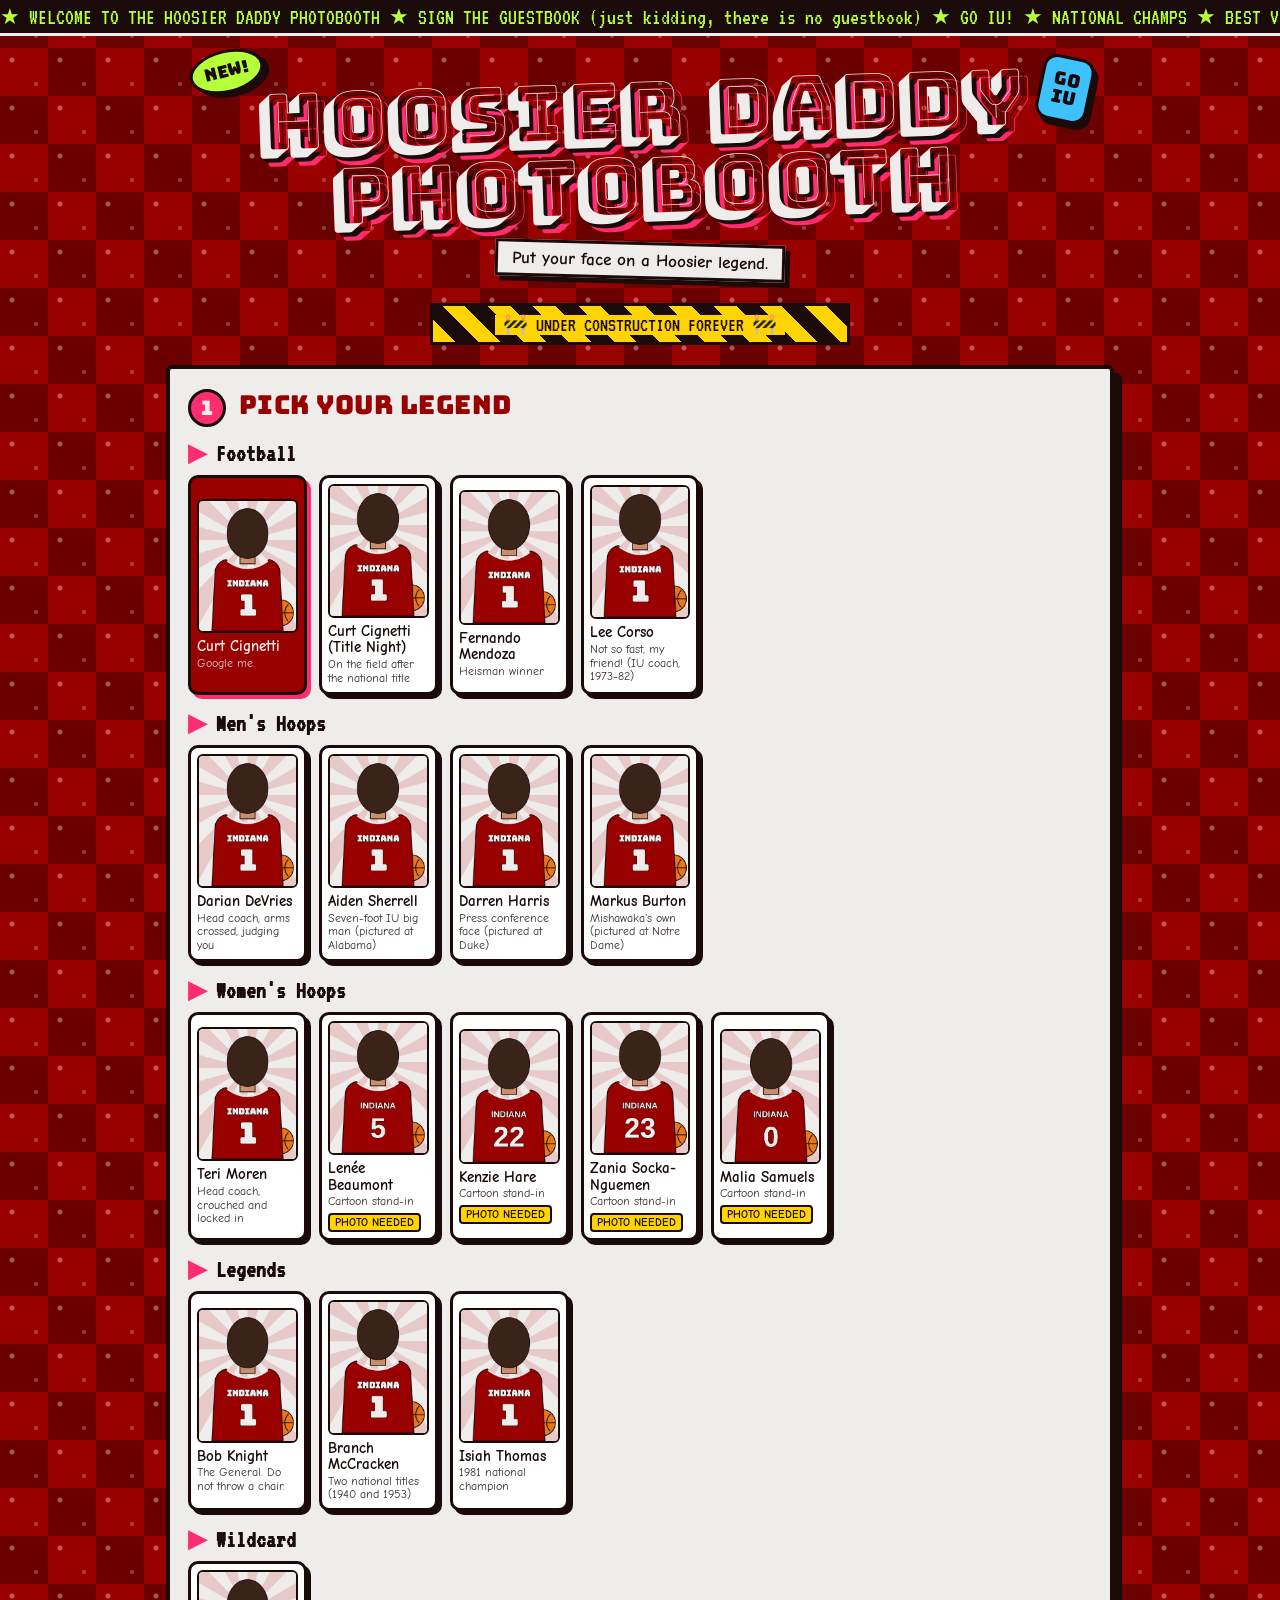
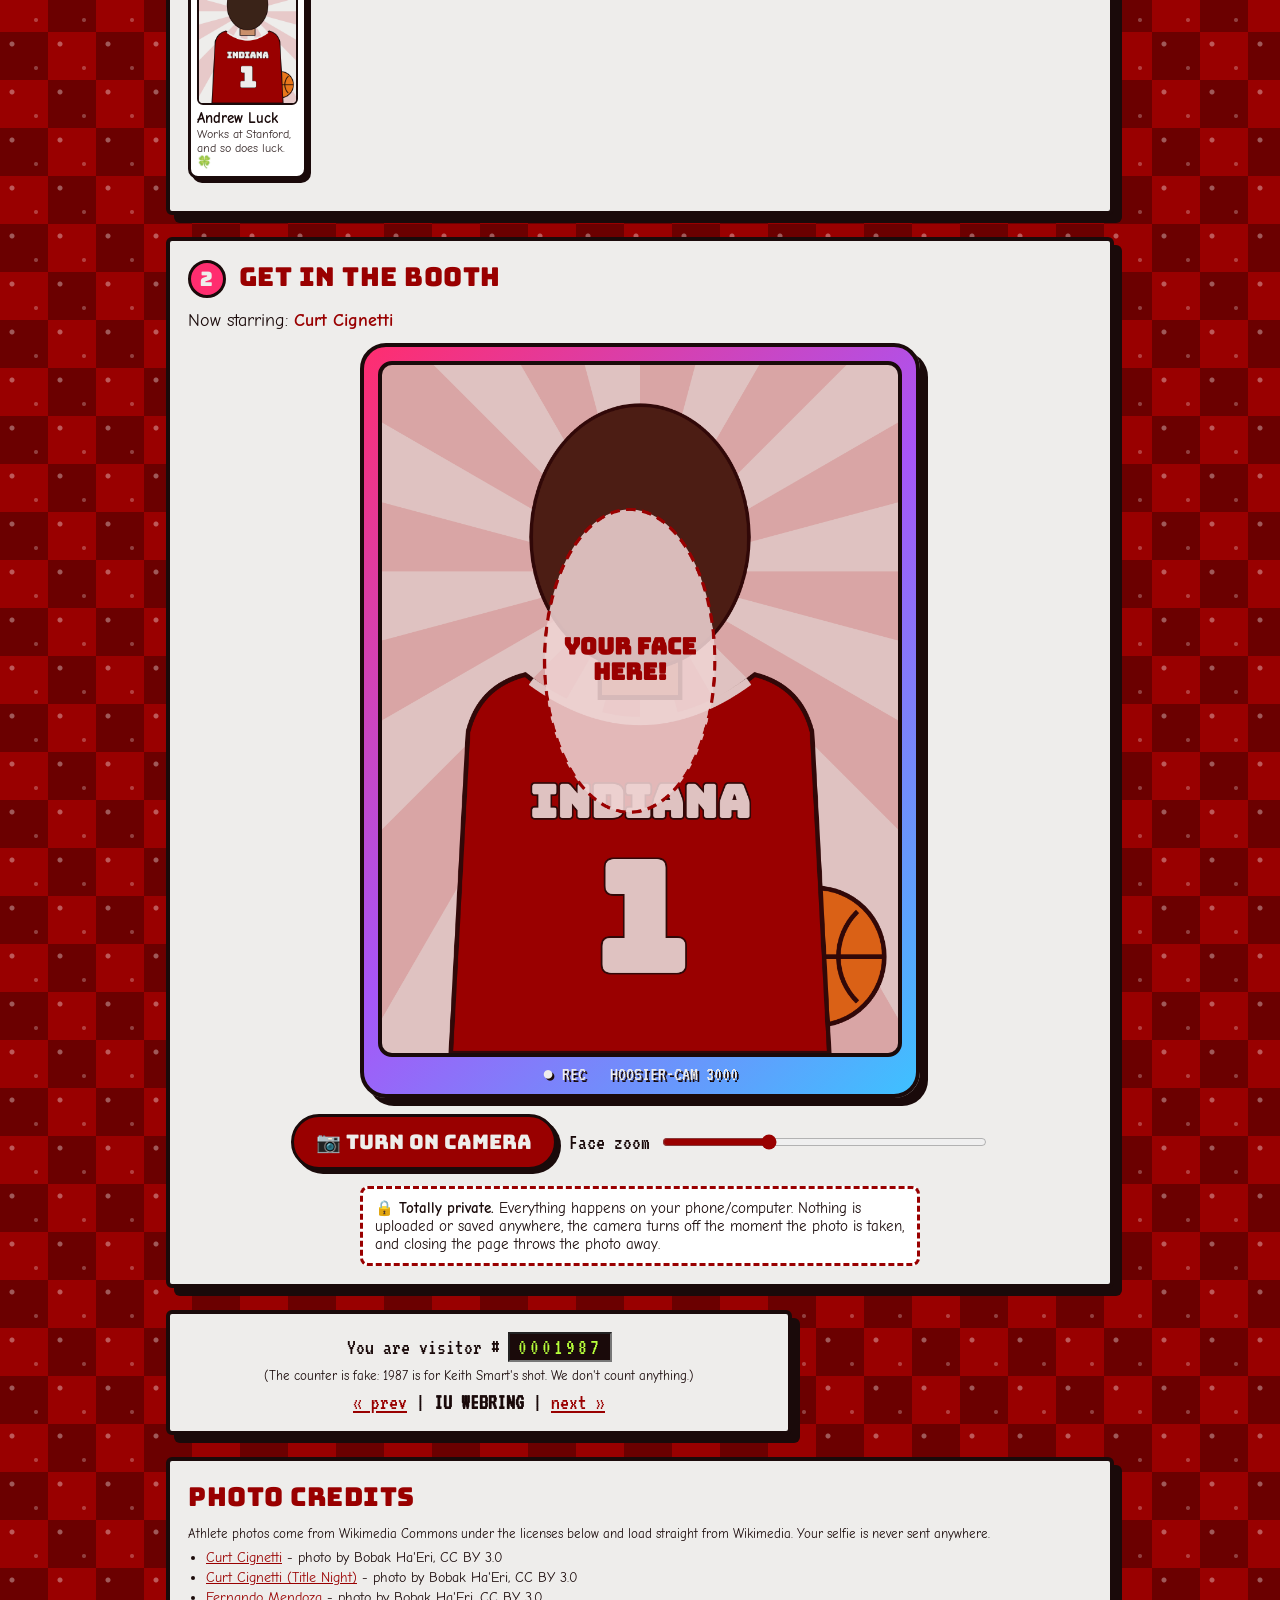
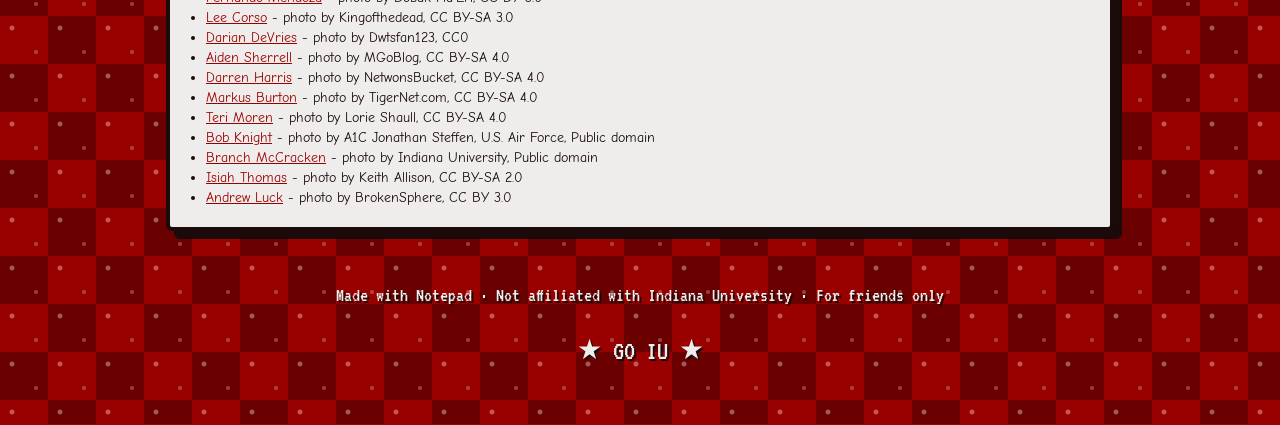
==== index.html @ 24416d55 "Add Hoosier Daddy photobooth site Retro crimson-and-cream camera photobooth: pick an IU athlete or c" ====
<!DOCTYPE html>
<html lang="en">
<head>
  <meta charset="utf-8">
  <meta name="viewport" content="width=device-width, initial-scale=1">
  <title>Hoosier Daddy Photobooth</title>
  <meta name="description" content="Put your face on an Indiana Hoosiers legend. Nothing is uploaded or saved.">
  <link rel="preconnect" href="https://fonts.googleapis.com">
  <link rel="preconnect" href="https://fonts.gstatic.com" crossorigin>
  <link href="https://fonts.googleapis.com/css2?family=Bungee&family=Bungee+Shade&family=Comic+Neue:wght@400;700&family=VT323&display=swap" rel="stylesheet">
  <link rel="stylesheet" href="style.css">
  <link rel="icon" href="data:image/svg+xml,%3Csvg xmlns='http://www.w3.org/2000/svg' viewBox='0 0 100 100'%3E%3Crect width='100' height='100' fill='%23990000'/%3E%3Ctext x='50' y='72' font-size='64' text-anchor='middle' fill='%23EEEDEB' font-family='Arial Black'%3EIU%3C/text%3E%3C/svg%3E">
</head>
<body>
  <div class="marquee" aria-hidden="true">
    <div class="marquee-track">
      <span>★ WELCOME TO THE HOOSIER DADDY PHOTOBOOTH ★ SIGN THE GUESTBOOK (just kidding, there is no guestbook) ★ GO IU! ★ NATIONAL CHAMPS ★ BEST VIEWED AT 800x600 ★ </span>
      <span>★ WELCOME TO THE HOOSIER DADDY PHOTOBOOTH ★ SIGN THE GUESTBOOK (just kidding, there is no guestbook) ★ GO IU! ★ NATIONAL CHAMPS ★ BEST VIEWED AT 800x600 ★ </span>
    </div>
  </div>

  <header class="hero">
    <div class="sticker sticker-new">NEW!</div>
    <div class="sticker sticker-cool">GO<br>IU</div>
    <h1 id="site-title">HOOSIER DADDY PHOTOBOOTH</h1>
    <p id="site-tagline" class="tagline">Put your face on a Hoosier legend</p>
    <div class="construction" aria-hidden="true"><span>🚧 UNDER CONSTRUCTION FOREVER 🚧</span></div>
  </header>

  <main>
    <section class="panel" id="pick-panel">
      <h2><span class="step">1</span> Pick your legend</h2>
      <div id="shelves"></div>
    </section>

    <section class="panel booth-panel" id="booth-panel">
      <h2><span class="step">2</span> Get in the booth</h2>
      <p class="now-playing">Now starring: <b id="now-name">…</b></p>

      <div class="tv">
        <div class="tv-screen">
          <canvas id="stage" aria-label="Photobooth preview"></canvas>
          <div id="countdown" class="countdown" hidden></div>
          <div id="flash" class="flash"></div>
        </div>
        <div class="tv-label">● REC &nbsp; HOOSIER-CAM 3000</div>
      </div>

      <div class="controls" id="live-controls">
        <button id="camera-btn" class="btn btn-big">📷 TURN ON CAMERA</button>
        <button id="snap-btn" class="btn btn-big btn-hot" hidden>SNAP IT! (3-2-1)</button>
        <label class="zoom" id="zoom-wrap" hidden>
          Face zoom
          <input type="range" id="zoom" min="1" max="3.5" step="0.05">
        </label>
        <p class="privacy">🔒 <b>Totally private.</b> Everything happens on your phone/computer. Nothing is uploaded or saved anywhere, the camera turns off the moment the photo is taken, and closing the page throws the photo away.</p>
        <p id="camera-error" class="error" hidden></p>
      </div>

      <div class="result" id="result" hidden>
        <img id="result-img" alt="Your photobooth picture">
        <div class="controls">
          <a id="save-btn" class="btn btn-big" download>💾 SAVE</a>
          <button id="share-btn" class="btn btn-big btn-sky" hidden>📤 SHARE</button>
          <button id="retake-btn" class="btn btn-big btn-hot">🔁 RETAKE</button>
        </div>
        <p id="share-tip" class="tip">Tap Share to send it to your group chat, Instagram or AirDrop.</p>
      </div>
    </section>

    <section class="panel side-panel">
      <div class="counter" title="hit counter (vibes only)">
        <span class="counter-label">You are visitor #</span>
        <span class="counter-digits">0001987</span>
      </div>
      <p class="small">(The counter is fake: 1987 is for Keith Smart's shot. We don't count anything.)</p>
      <div class="webring">
        <a href="#pick-panel">« prev</a> | <b>IU WEBRING</b> | <a href="#booth-panel">next »</a>
      </div>
    </section>

    <section class="panel credits" id="credits">
      <h2>Photo credits</h2>
      <p class="small">Athlete photos come from Wikimedia Commons under the licenses below and load straight from Wikimedia. Your selfie is never sent anywhere.</p>
      <ul id="credit-list"></ul>
    </section>
  </main>

  <footer>
    <p>Made with Notepad · Not affiliated with Indiana University · For friends only</p>
    <p class="blink">★ GO IU ★</p>
  </footer>

  <script src="settings.js"></script>
  <script src="photobooth.js"></script>
</body>
</html>
---- style.css ----
:root {
  --crimson: #990000;
  --crimson-dark: #6b0000;
  --cream: #EEEDEB;
  --cream-dark: #DCD5C4;
  --ink: #1a0a0a;
  --hot: #ff2d6f;
  --sky: #3ec1ff;
  --lime: #b6ff3b;
  --shadow: 5px 5px 0 var(--ink);
}

* { box-sizing: border-box; }

html { -webkit-text-size-adjust: 100%; }

body {
  margin: 0;
  color: var(--ink);
  font-family: "Comic Neue", "Comic Sans MS", "Comic Sans", cursive;
  font-size: 17px;
  /* Angelfire-style tiled background: crimson/cream checker with stars */
  background-color: var(--crimson);
  background-image:
    radial-gradient(circle at 25% 25%, rgba(255,255,255,.35) 0 2px, transparent 3px),
    radial-gradient(circle at 75% 75%, rgba(255,255,255,.25) 0 1.5px, transparent 2.5px),
    conic-gradient(var(--crimson) 25%, var(--crimson-dark) 0 50%, var(--crimson) 0 75%, var(--crimson-dark) 0);
  background-size: 48px 48px, 48px 48px, 96px 96px;
  overflow-x: hidden;
}

/* ---------- marquee ---------- */
.marquee {
  background: var(--ink);
  color: var(--lime);
  font-family: "VT323", monospace;
  font-size: 22px;
  overflow: hidden;
  white-space: nowrap;
  border-bottom: 3px solid var(--cream);
}
.marquee-track { display: inline-flex; animation: scroll 28s linear infinite; }
.marquee-track span { padding: 4px 0; }
@keyframes scroll { to { transform: translateX(-50%); } }

/* ---------- header ---------- */
.hero {
  position: relative;
  text-align: center;
  padding: 36px 16px 20px;
  max-width: 980px;
  margin: 0 auto;
}
.hero h1 {
  font-family: "Bungee Shade", "Bungee", Impact, sans-serif;
  font-weight: 400;
  font-size: clamp(34px, 8vw, 76px);
  line-height: 1;
  margin: 0;
  color: var(--cream);
  text-shadow: 4px 4px 0 var(--ink), 8px 8px 0 var(--hot);
  transform: rotate(-2deg);
}
.tagline {
  display: inline-block;
  margin: 18px 0 8px;
  padding: 6px 14px;
  background: var(--cream);
  border: 3px solid var(--ink);
  box-shadow: var(--shadow);
  font-weight: 700;
  transform: rotate(1.5deg);
}
.construction {
  margin: 16px auto 0;
  max-width: 420px;
  padding: 6px;
  font-family: "VT323", monospace;
  font-size: 20px;
  background: repeating-linear-gradient(45deg, #ffd400 0 16px, var(--ink) 16px 32px);
  border: 3px solid var(--ink);
}
.construction span { background: #ffd400; padding: 0 8px; }

.sticker {
  position: absolute;
  font-family: "Bungee", Impact, sans-serif;
  border: 3px solid var(--ink);
  box-shadow: var(--shadow);
  text-align: center;
  line-height: 1;
  z-index: 2;
}
.sticker-new {
  top: 14px; left: 4%;
  background: var(--lime);
  padding: 10px 12px;
  border-radius: 50%;
  transform: rotate(-14deg);
  animation: wobble 1.2s ease-in-out infinite;
}
.sticker-cool {
  top: 20px; right: 4%;
  background: var(--sky);
  padding: 12px 10px;
  border-radius: 14px;
  transform: rotate(12deg);
  font-size: 18px;
}
@keyframes wobble { 50% { transform: rotate(-4deg) scale(1.1); } }

/* ---------- layout ---------- */
main {
  max-width: 980px;
  margin: 0 auto;
  padding: 0 16px 24px;
  display: grid;
  gap: 22px;
}

.panel {
  background: var(--cream);
  border: 4px solid var(--ink);
  border-radius: 6px;
  box-shadow: 8px 8px 0 var(--ink);
  padding: 18px;
  min-width: 0;
}
.panel h2 {
  font-family: "Bungee", Impact, sans-serif;
  font-weight: 400;
  color: var(--crimson);
  margin: 0 0 12px;
  font-size: 26px;
  letter-spacing: .5px;
}
.step {
  display: inline-grid;
  place-items: center;
  width: 38px; height: 38px;
  background: var(--hot);
  color: var(--cream);
  border: 3px solid var(--ink);
  border-radius: 50%;
  margin-right: 6px;
  font-size: 20px;
  vertical-align: middle;
}

/* ---------- picker ---------- */
.shelf { margin-bottom: 14px; }
.shelf h3 {
  font-family: "VT323", monospace;
  font-size: 24px;
  margin: 8px 0;
  color: var(--ink);
}
.shelf h3::before { content: "▶ "; color: var(--hot); }
.cards {
  display: grid;
  grid-template-columns: repeat(auto-fill, minmax(118px, 1fr));
  gap: 12px;
}
.card {
  appearance: none;
  font: inherit;
  text-align: left;
  cursor: pointer;
  background: #fff;
  border: 3px solid var(--ink);
  border-radius: 10px;
  padding: 6px;
  box-shadow: 4px 4px 0 var(--ink);
  transition: transform .1s;
  color: var(--ink);
}
.card:hover { transform: translate(-2px, -2px) rotate(-1deg); }
.card:focus-visible { outline: 4px dashed var(--sky); outline-offset: 2px; }
.card[aria-pressed="true"] {
  background: var(--crimson);
  color: var(--cream);
  box-shadow: 4px 4px 0 var(--hot);
}
.card .thumb {
  width: 100%;
  aspect-ratio: 3 / 4;
  object-fit: cover;
  display: block;
  border: 2px solid var(--ink);
  border-radius: 6px;
  background: var(--cream-dark);
}
.card .card-name { display: block; font-weight: 700; font-size: 15px; margin-top: 5px; line-height: 1.1; }
.card .card-cap { display: block; font-size: 12px; line-height: 1.15; margin-top: 2px; opacity: .85; }
.card .needs {
  display: inline-block;
  background: #ffd400;
  color: var(--ink);
  font-size: 11px;
  font-weight: 700;
  padding: 1px 5px;
  border: 2px solid var(--ink);
  border-radius: 4px;
  margin-top: 4px;
}

/* ---------- booth ---------- */
.now-playing { margin: 0 0 12px; font-size: 18px; }
.now-playing b { color: var(--crimson); }

.tv {
  max-width: 560px;
  margin: 0 auto;
  padding: 14px 14px 8px;
  background: linear-gradient(135deg, var(--hot), #a855f7 50%, var(--sky));
  border: 4px solid var(--ink);
  border-radius: 26px;
  box-shadow: 8px 8px 0 var(--ink);
}
.tv-screen {
  position: relative;
  border: 4px solid var(--ink);
  border-radius: 14px;
  overflow: hidden;
  background: var(--ink);
  line-height: 0;
}
#stage { width: 100%; height: auto; display: block; }
.tv-label {
  font-family: "VT323", monospace;
  font-size: 20px;
  color: var(--cream);
  text-shadow: 2px 2px 0 var(--ink);
  padding-top: 6px;
  text-align: center;
}

.countdown {
  position: absolute;
  inset: 0;
  display: grid;
  place-items: center;
  font-family: "Bungee", Impact, sans-serif;
  font-size: clamp(90px, 30vw, 220px);
  line-height: 1;
  color: var(--cream);
  -webkit-text-stroke: 6px var(--ink);
  text-shadow: 8px 8px 0 var(--hot);
  background: rgba(153, 0, 0, .18);
  pointer-events: none;
}
.countdown.pop span { animation: pop .9s ease-out both; }
@keyframes pop { 0% { transform: scale(2.2) rotate(-12deg); opacity: 0; } 25% { opacity: 1; } 100% { transform: scale(.9) rotate(4deg); } }
.flash {
  position: absolute; inset: 0;
  background: #fff;
  opacity: 0;
  pointer-events: none;
}
.flash.go { animation: flash .5s ease-out; }
@keyframes flash { 0% { opacity: 1; } 100% { opacity: 0; } }

.controls {
  display: flex;
  flex-wrap: wrap;
  justify-content: center;
  align-items: center;
  gap: 12px;
  margin-top: 16px;
}
.btn {
  appearance: none;
  font-family: "Bungee", Impact, sans-serif;
  font-size: 18px;
  text-decoration: none;
  cursor: pointer;
  color: var(--cream);
  background: var(--crimson);
  border: 3px solid var(--ink);
  border-radius: 999px;
  padding: 12px 22px;
  box-shadow: 4px 4px 0 var(--ink);
  transition: transform .08s, box-shadow .08s;
}
.btn:hover { transform: translate(-1px, -1px); box-shadow: 5px 5px 0 var(--ink); }
.btn:active { transform: translate(3px, 3px); box-shadow: 1px 1px 0 var(--ink); }
.btn:disabled { opacity: .55; cursor: wait; }
.btn:focus-visible { outline: 4px dashed var(--sky); outline-offset: 3px; }
.btn-hot { background: var(--hot); }
.btn-sky { background: var(--sky); color: var(--ink); }
.btn-big { font-size: 20px; }

.zoom {
  display: flex;
  align-items: center;
  gap: 10px;
  font-family: "VT323", monospace;
  font-size: 22px;
  width: 100%;
  max-width: 420px;
  justify-content: center;
}
.zoom input { flex: 1; accent-color: var(--crimson); }

.privacy {
  flex-basis: 100%;
  max-width: 560px;
  margin: 4px auto 0;
  padding: 10px 12px;
  background: #fff;
  border: 3px dashed var(--crimson);
  border-radius: 8px;
  font-size: 15px;
}
.error {
  flex-basis: 100%;
  max-width: 560px;
  margin: 0 auto;
  padding: 10px 12px;
  background: #ffe0e0;
  border: 3px solid var(--crimson);
  border-radius: 8px;
  font-weight: 700;
}

.result { text-align: center; }
.result img {
  max-width: min(560px, 100%);
  width: 100%;
  border: 4px solid var(--ink);
  border-radius: 8px;
  box-shadow: 8px 8px 0 var(--hot);
  transform: rotate(-1deg);
  background: #fff;
}
.tip { font-size: 15px; margin: 12px 0 0; }

/* ---------- side bits ---------- */
.side-panel { text-align: center; }
.counter {
  display: inline-flex;
  align-items: center;
  gap: 8px;
  font-family: "VT323", monospace;
  font-size: 22px;
}
.counter-digits {
  background: var(--ink);
  color: var(--lime);
  padding: 2px 8px;
  letter-spacing: 3px;
  border: 2px inset #777;
}
.small { font-size: 13px; margin: 6px 0; }
.webring { font-family: "VT323", monospace; font-size: 22px; margin-top: 8px; }
.webring a { color: var(--crimson); }

.credits ul { padding-left: 18px; margin: 8px 0 0; font-size: 14px; }
.credits li { margin: 3px 0; }
.credits a { color: var(--crimson); }

footer {
  text-align: center;
  color: var(--cream);
  font-family: "VT323", monospace;
  font-size: 20px;
  padding: 10px 16px 30px;
  text-shadow: 2px 2px 0 var(--ink);
}
.blink { animation: blink 1s steps(2, start) infinite; font-size: 28px; }
@keyframes blink { to { visibility: hidden; } }

@media (min-width: 900px) {
  main { grid-template-columns: 1fr 300px; }
  #pick-panel, #booth-panel, .credits { grid-column: 1 / -1; }
}

@media (max-width: 600px) {
  .sticker-cool { display: none; }
  .sticker-new { top: 6px; left: 8px; font-size: 13px; }
  .hero { padding-top: 40px; }
  .panel { padding: 14px; }
  .btn-big { font-size: 17px; padding: 11px 18px; }
}

@media (prefers-reduced-motion: reduce) {
  .marquee-track, .sticker-new, .blink, .countdown.pop span { animation: none; }
}
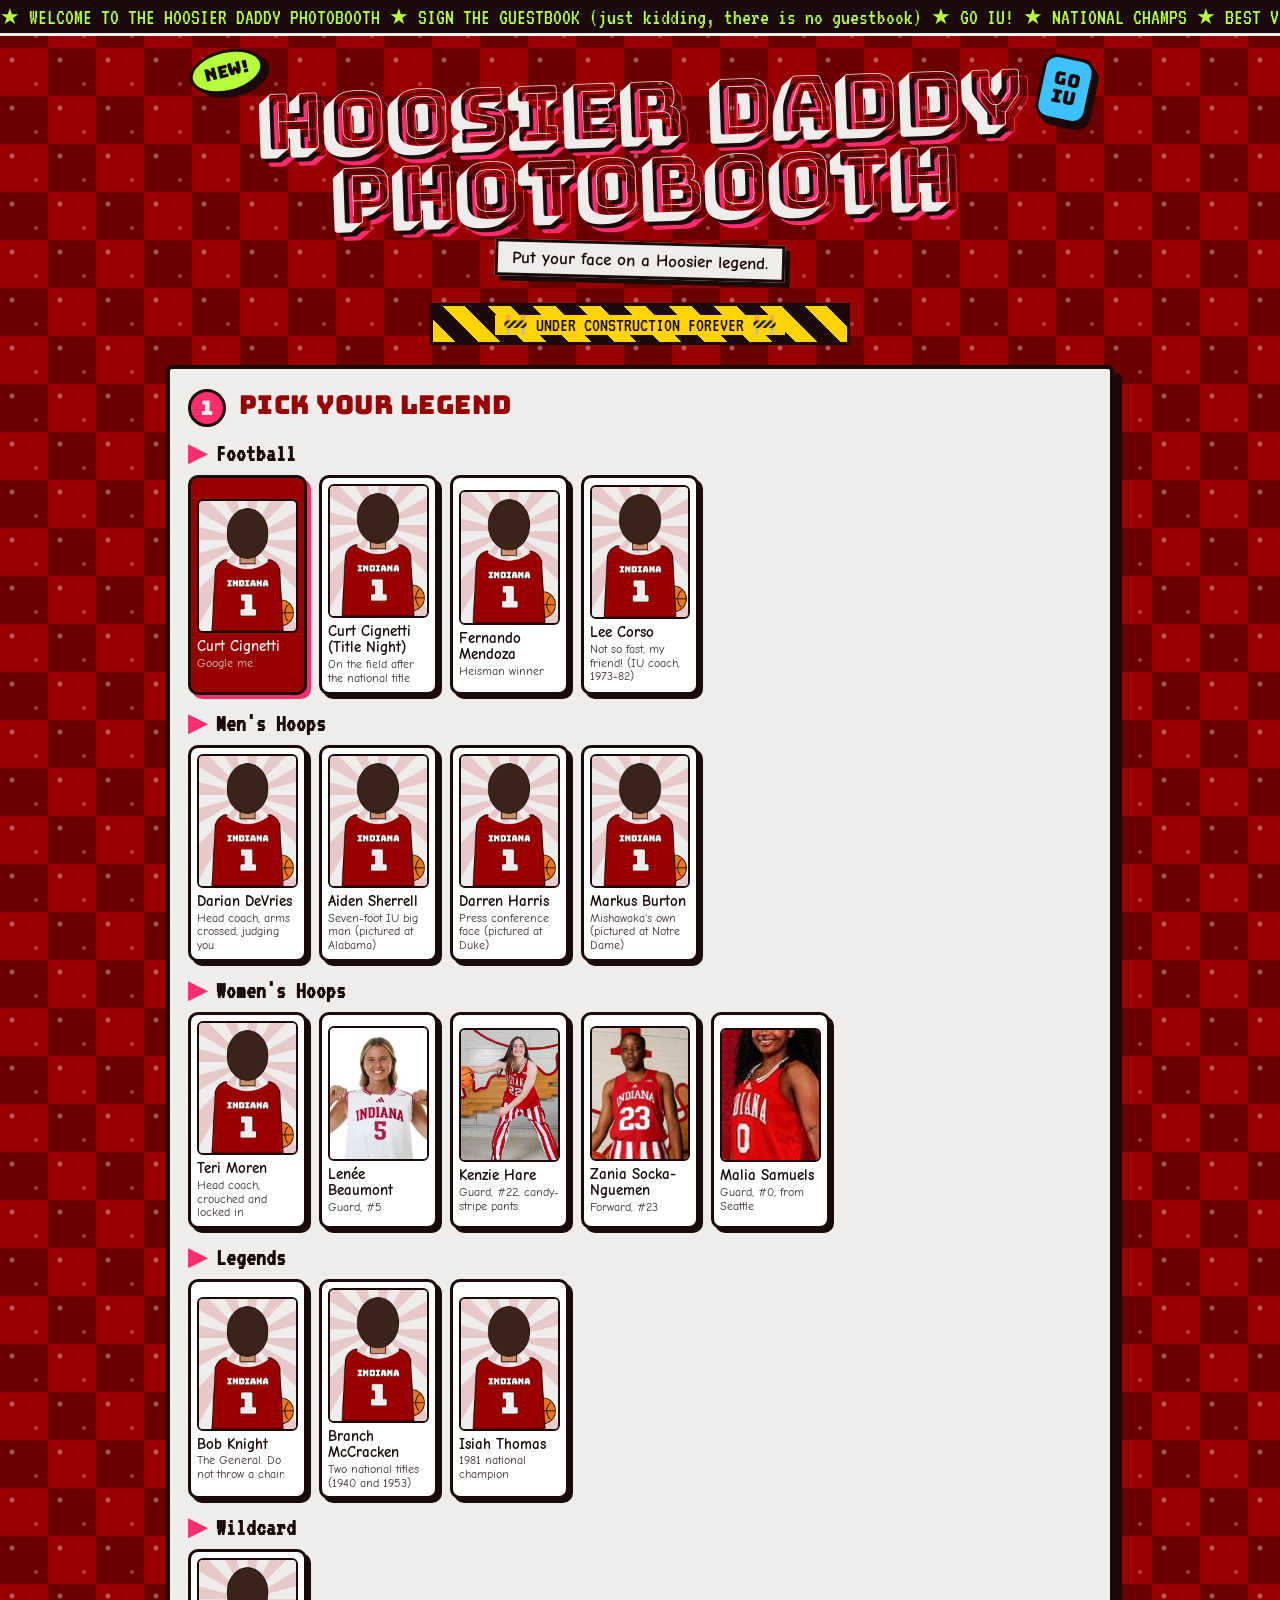
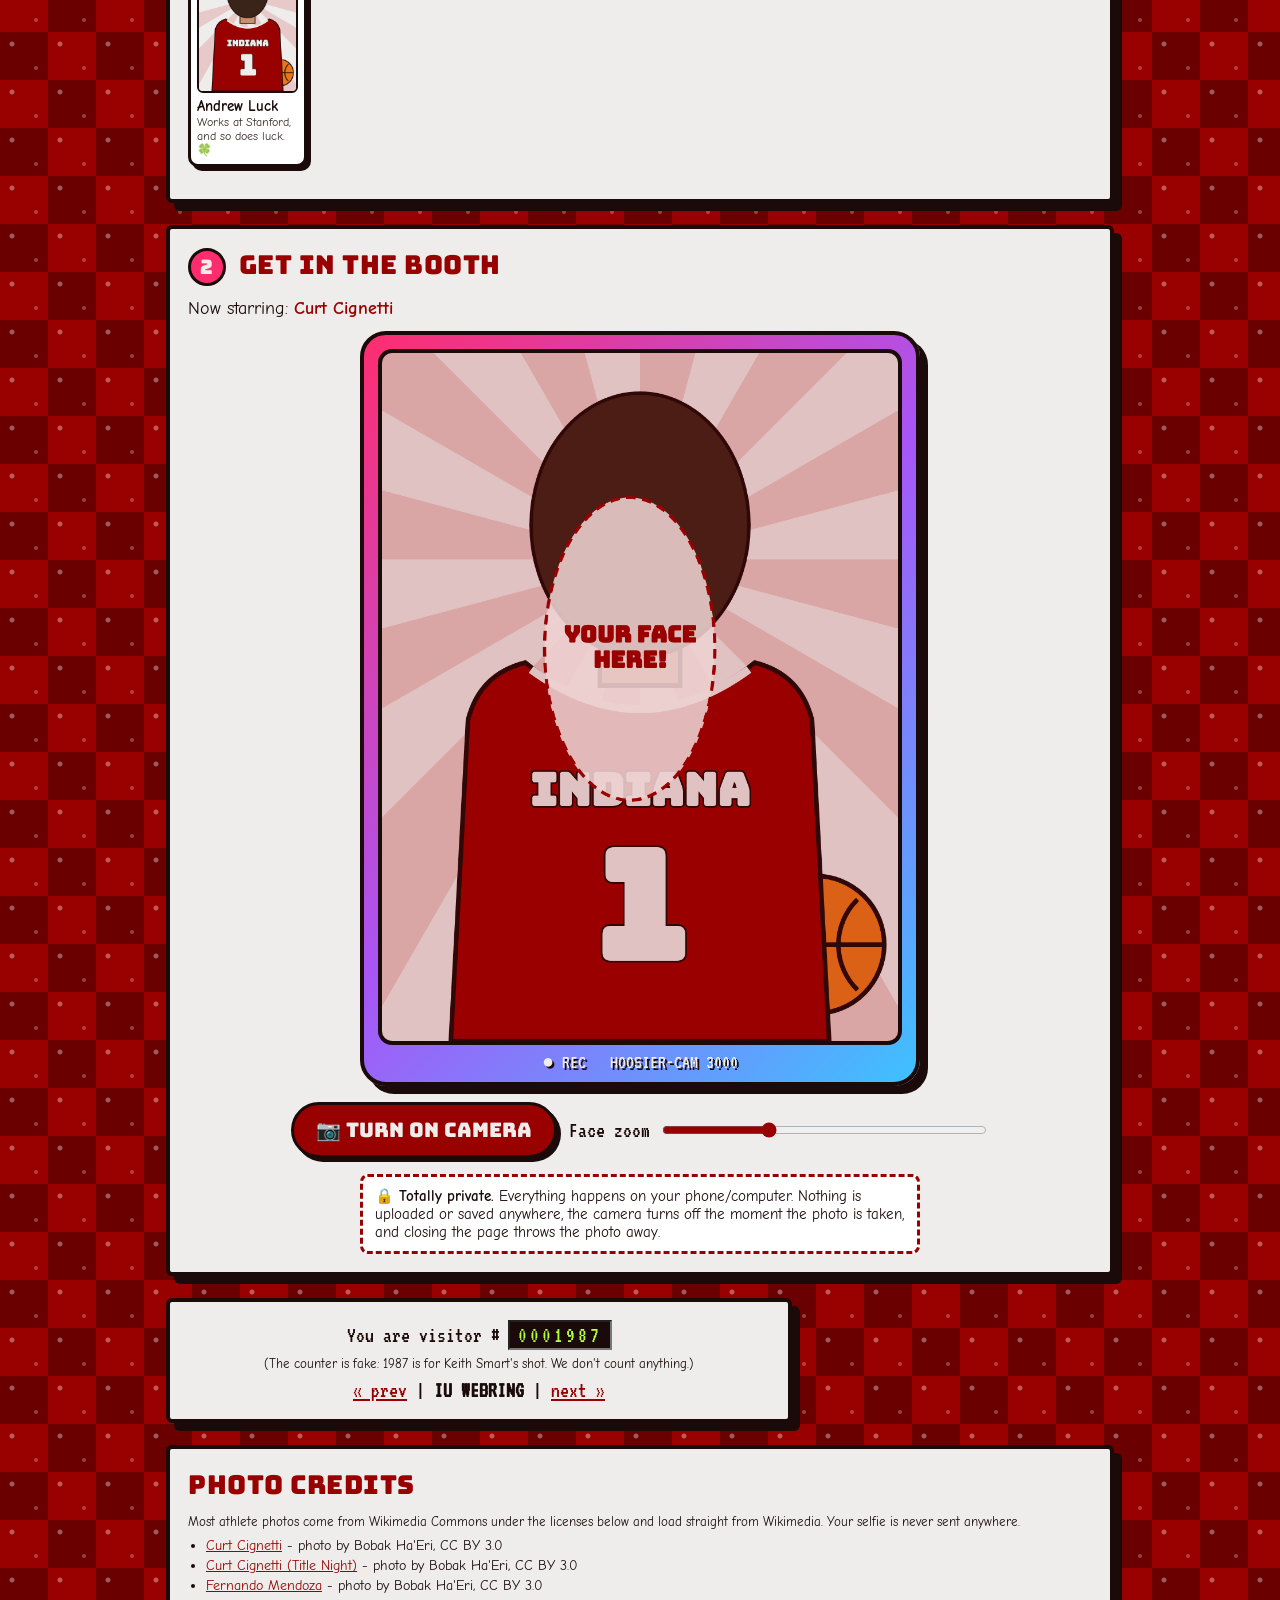
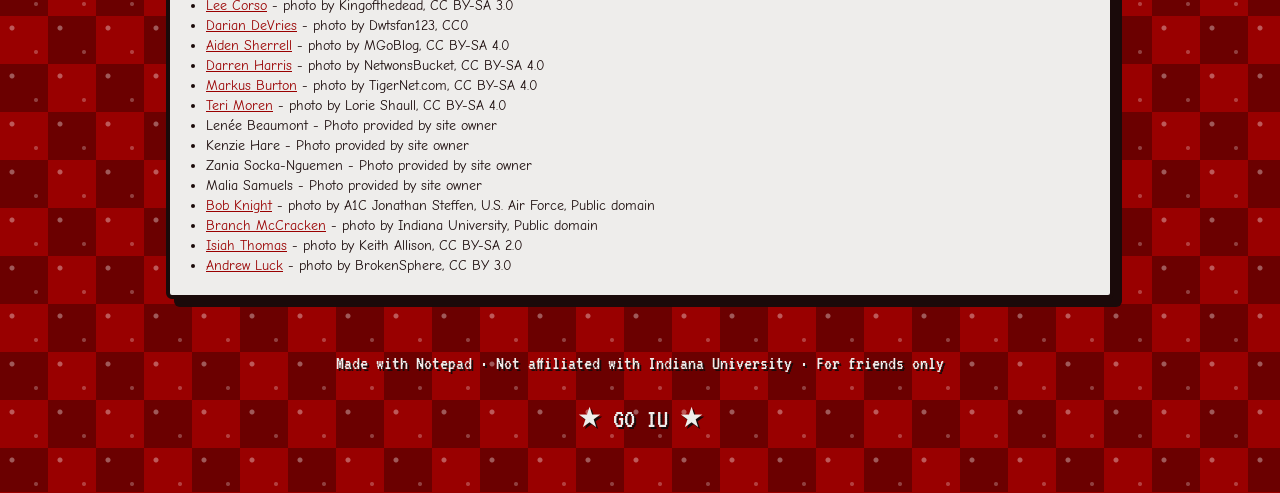
==== commit 9f28cf78: "Add photos for the four women's basketball players Replace the cartoon stand-ins for Lenée Beaumont," ====
--- a/index.html
+++ b/index.html
@@ -81,7 +81,7 @@
 
     <section class="panel credits" id="credits">
       <h2>Photo credits</h2>
-      <p class="small">Athlete photos come from Wikimedia Commons under the licenses below and load straight from Wikimedia. Your selfie is never sent anywhere.</p>
+      <p class="small">Most athlete photos come from Wikimedia Commons under the licenses below and load straight from Wikimedia. Your selfie is never sent anywhere.</p>
       <ul id="credit-list"></ul>
     </section>
   </main>
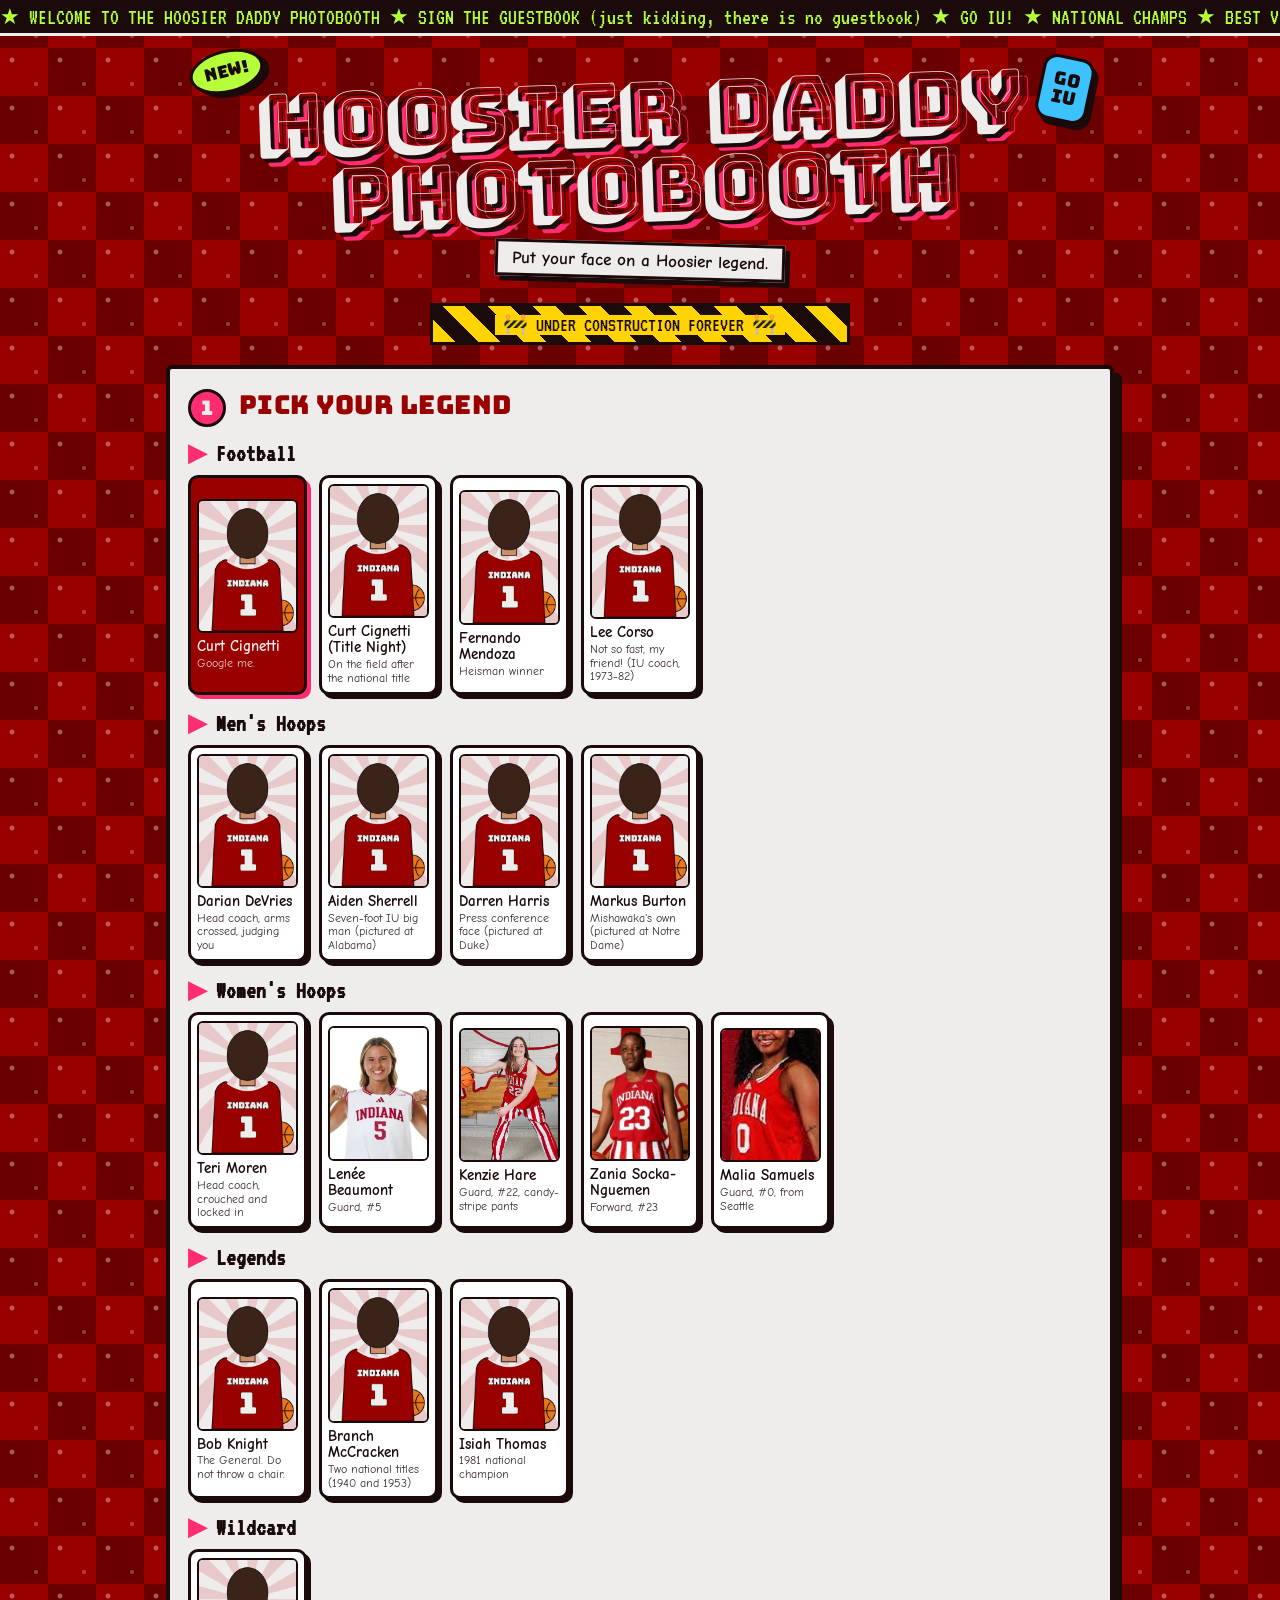
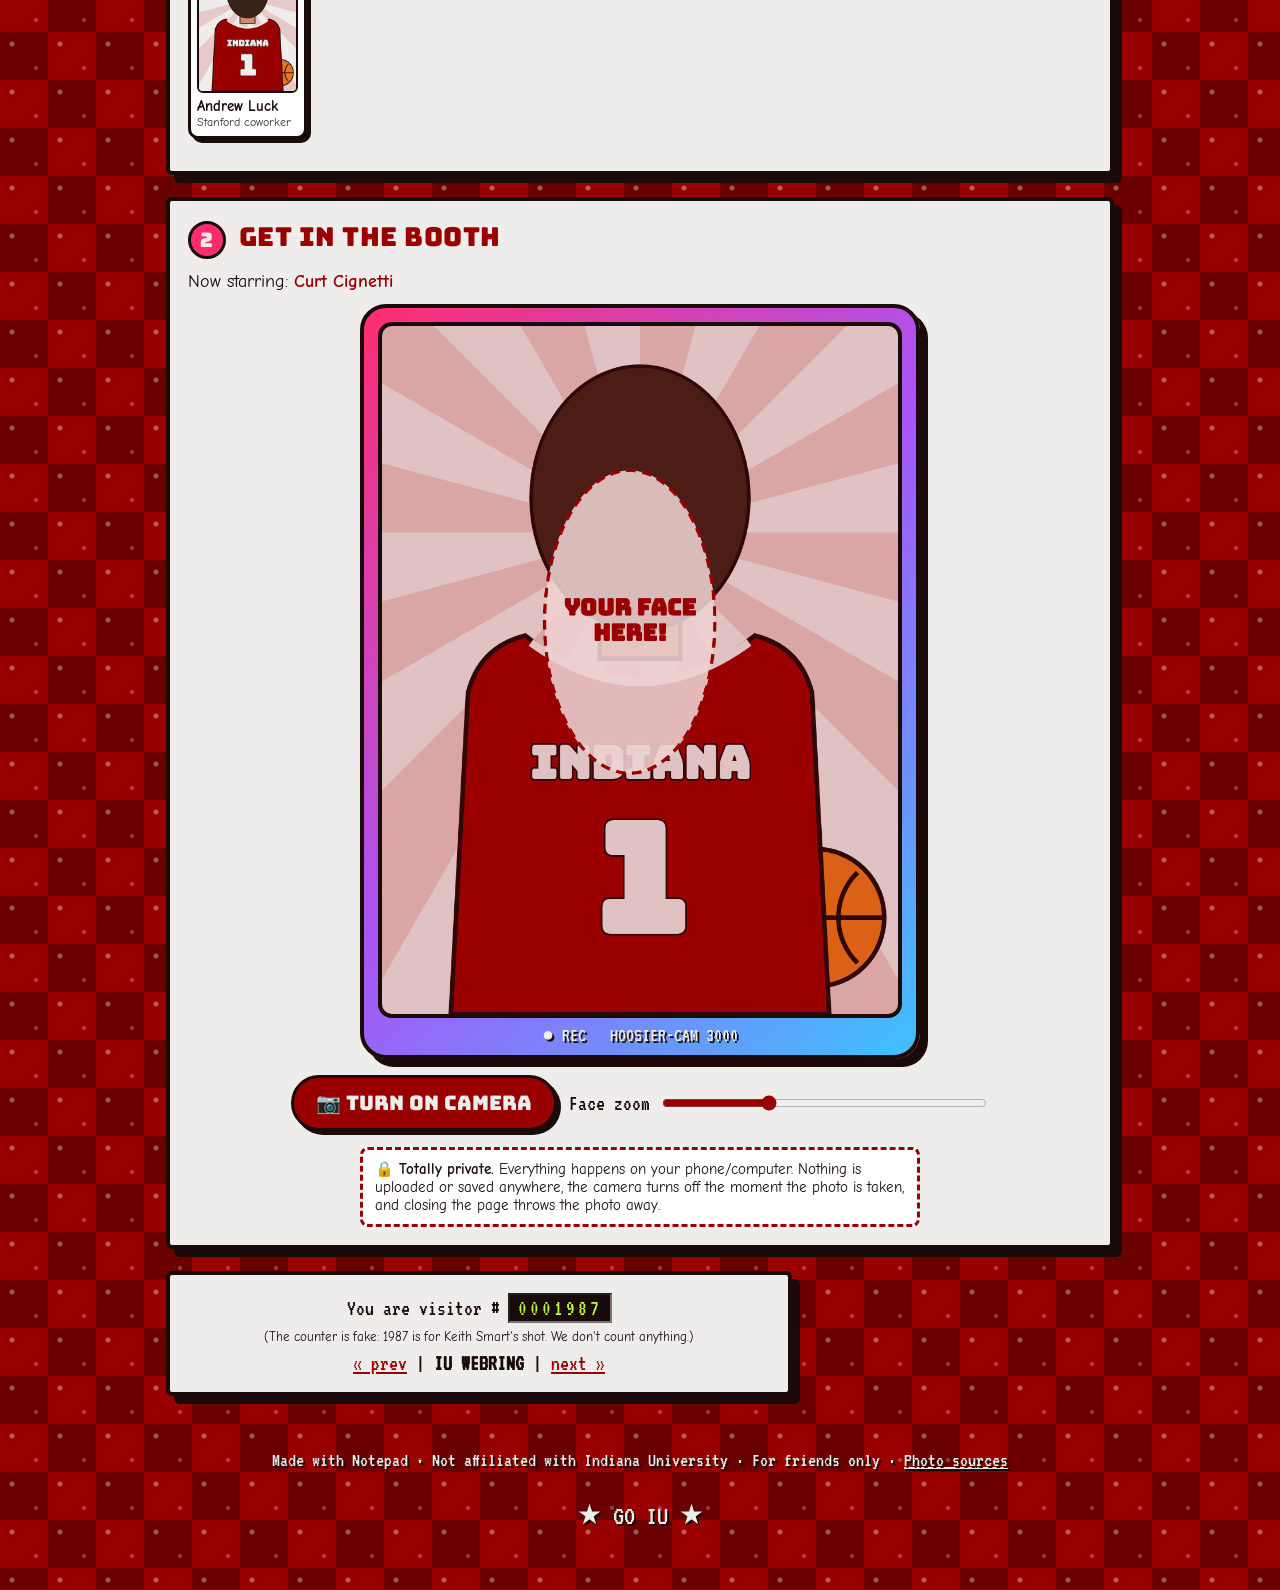
==== commit 3c813106: "Remove photo credits from the page and photos Drop the credits box and the credit printed on each ph" ====
--- a/index.html
+++ b/index.html
@@ -79,15 +79,10 @@
       </div>
     </section>
 
-    <section class="panel credits" id="credits">
-      <h2>Photo credits</h2>
-      <p class="small">Most athlete photos come from Wikimedia Commons under the licenses below and load straight from Wikimedia. Your selfie is never sent anywhere.</p>
-      <ul id="credit-list"></ul>
-    </section>
   </main>
 
   <footer>
-    <p>Made with Notepad · Not affiliated with Indiana University · For friends only</p>
+    <p>Made with Notepad · Not affiliated with Indiana University · For friends only · <a href="https://github.com/hoosierdaddybg/photobooth/blob/main/CREDITS.md">Photo sources</a></p>
     <p class="blink">★ GO IU ★</p>
   </footer>
 
--- a/style.css
+++ b/style.css
@@ -355,9 +355,7 @@
 .webring { font-family: "VT323", monospace; font-size: 22px; margin-top: 8px; }
 .webring a { color: var(--crimson); }
 
-.credits ul { padding-left: 18px; margin: 8px 0 0; font-size: 14px; }
-.credits li { margin: 3px 0; }
-.credits a { color: var(--crimson); }
+footer a { color: var(--cream); }
 
 footer {
   text-align: center;
@@ -372,7 +370,7 @@
 
 @media (min-width: 900px) {
   main { grid-template-columns: 1fr 300px; }
-  #pick-panel, #booth-panel, .credits { grid-column: 1 / -1; }
+  #pick-panel, #booth-panel { grid-column: 1 / -1; }
 }
 
 @media (max-width: 600px) {
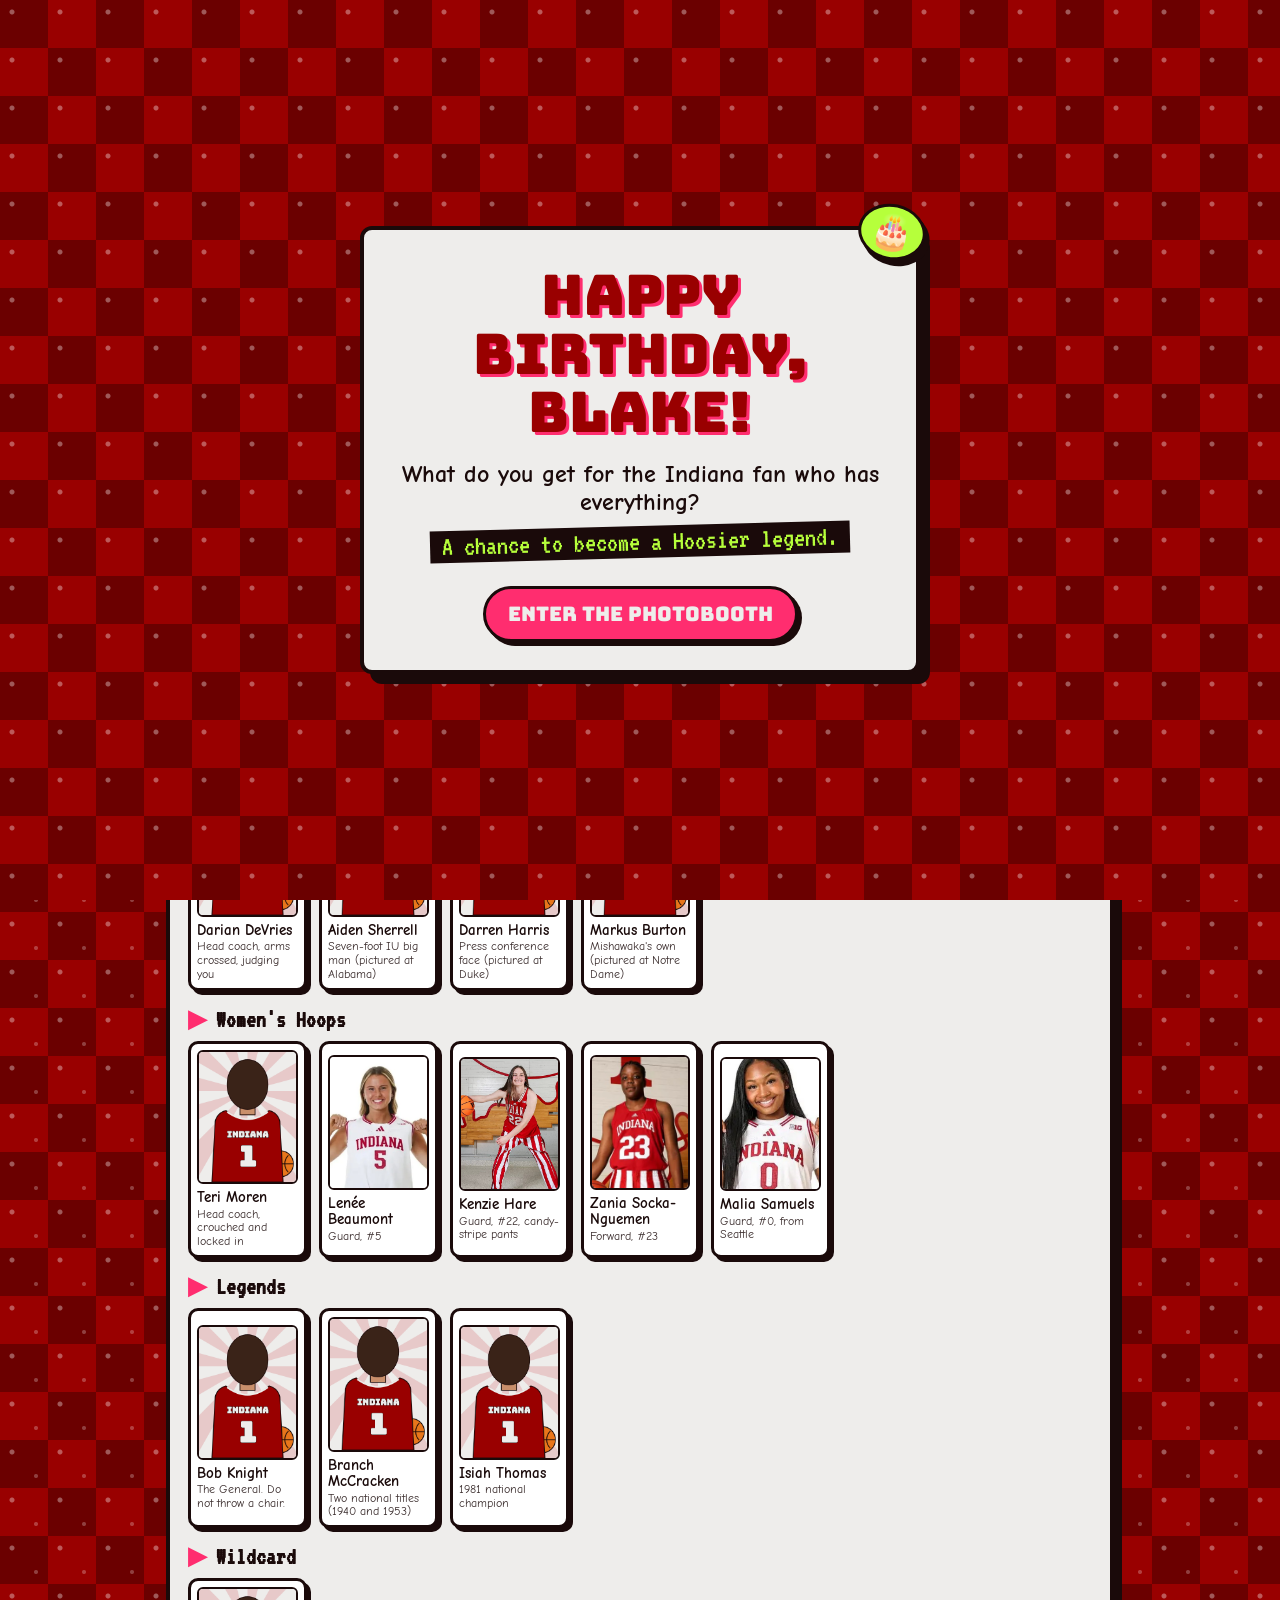
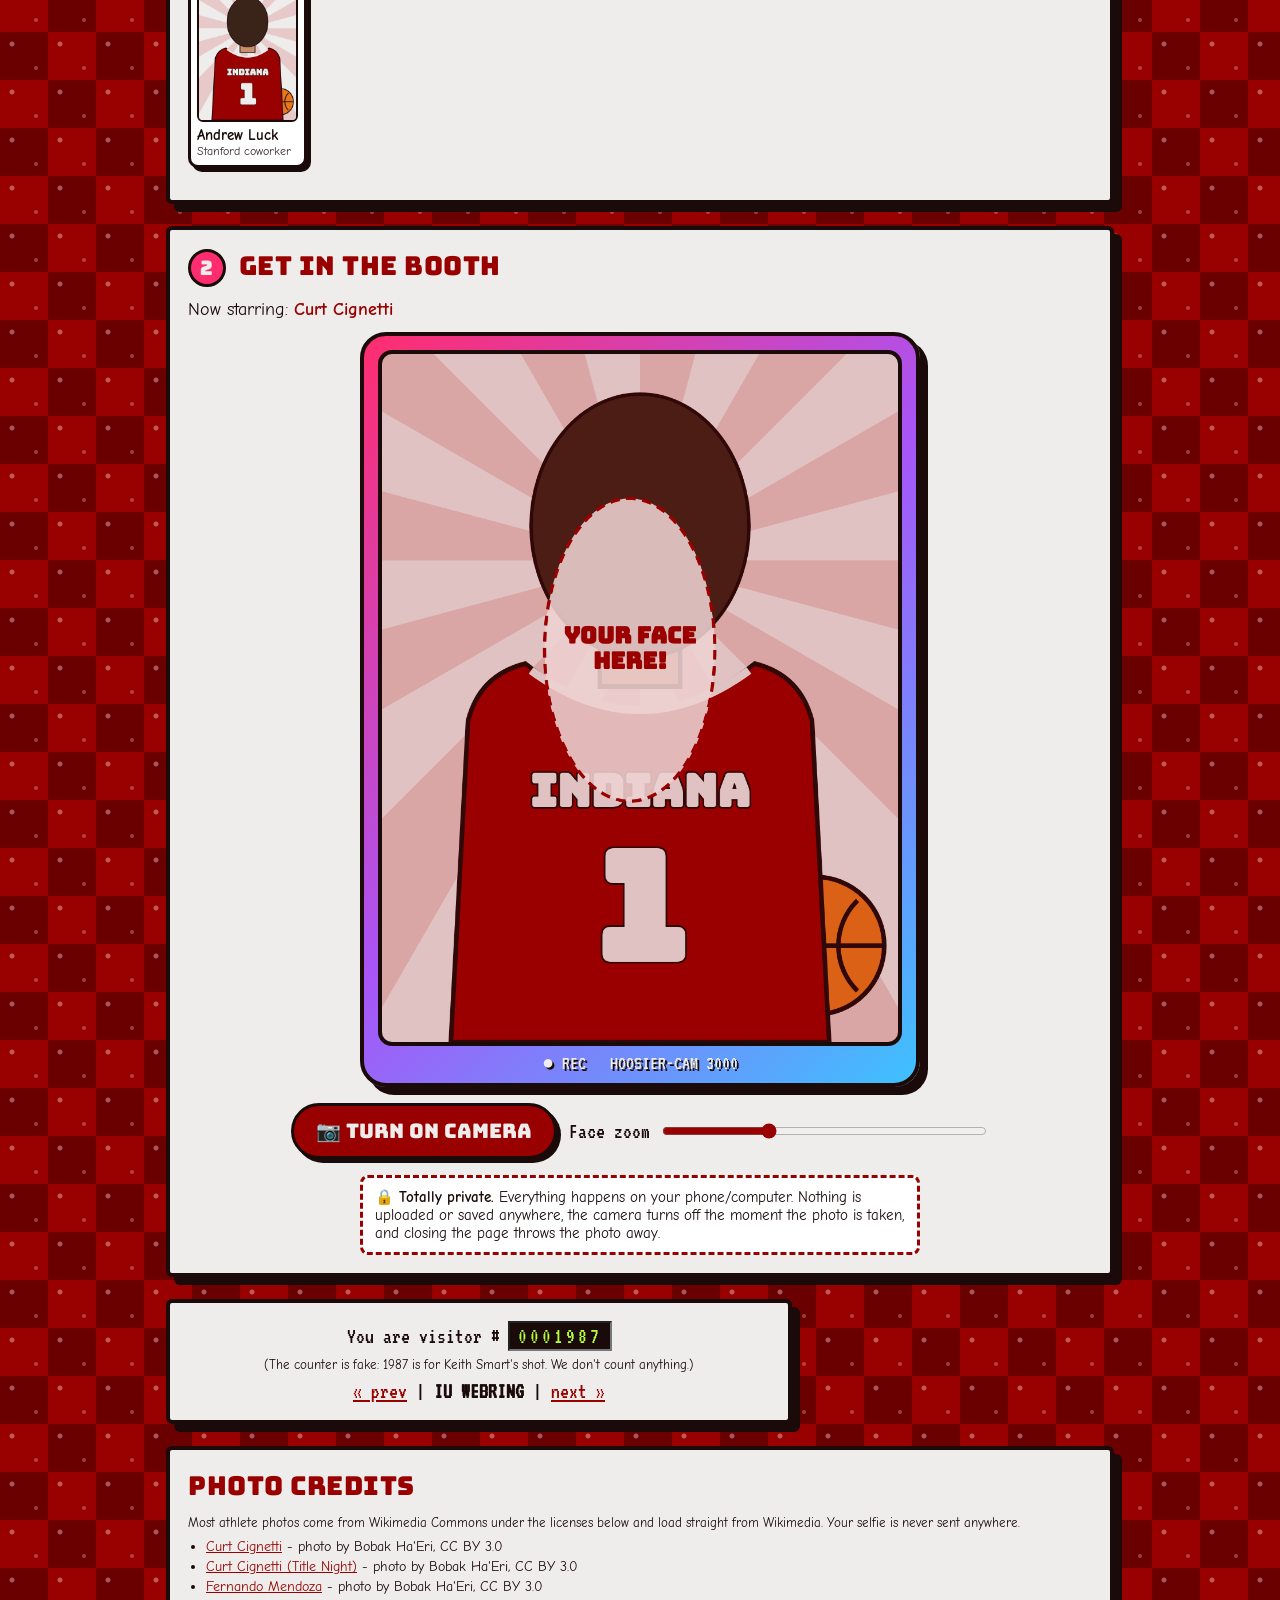
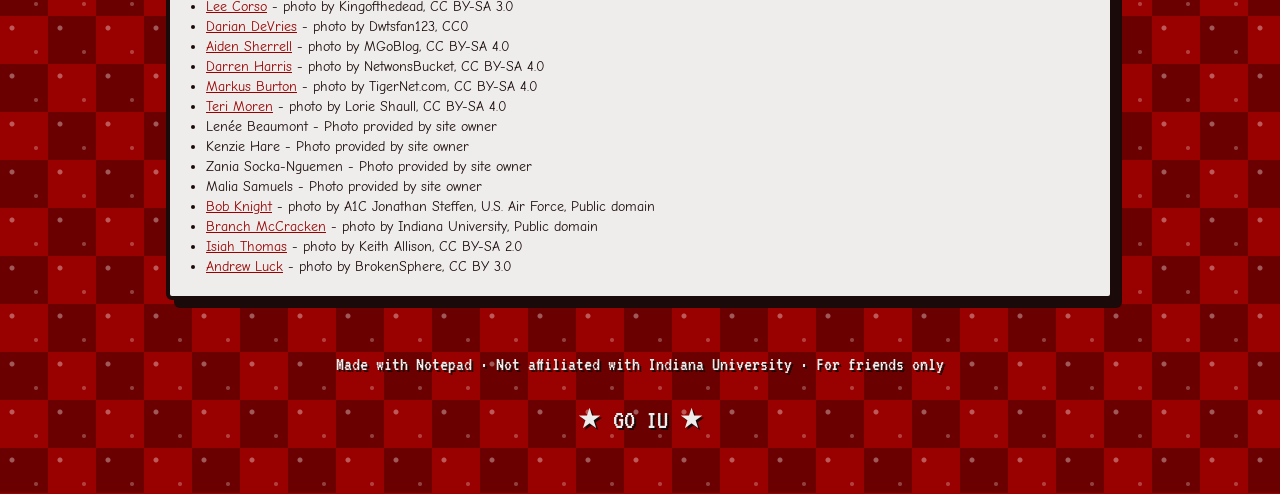
==== commit 5e4d875d: "Add birthday landing page and make the title readable - Landing page with "Happy Birthday, Blake!", " ====
--- a/index.html
+++ b/index.html
@@ -11,7 +11,19 @@
   <link rel="stylesheet" href="style.css">
   <link rel="icon" href="data:image/svg+xml,%3Csvg xmlns='http://www.w3.org/2000/svg' viewBox='0 0 100 100'%3E%3Crect width='100' height='100' fill='%23990000'/%3E%3Ctext x='50' y='72' font-size='64' text-anchor='middle' fill='%23EEEDEB' font-family='Arial Black'%3EIU%3C/text%3E%3C/svg%3E">
 </head>
-<body>
+<body class="splash-open">
+  <div id="splash" class="splash" role="dialog" aria-modal="true" aria-labelledby="splash-title">
+    <div class="splash-card">
+      <div class="sticker splash-sticker" aria-hidden="true">🎂</div>
+      <h1 id="splash-title" class="splash-title">Happy Birthday, Blake!</h1>
+      <p id="splash-question" class="splash-question">What do you get for the Indiana fan who has everything?</p>
+      <p id="splash-answer" class="splash-answer">A chance to become a Hoosier legend.</p>
+      <div class="loadbar" aria-hidden="true"><span></span></div>
+      <p class="loading-text" id="loading-text">LOADING LEGENDS...</p>
+      <button id="enter-btn" class="btn btn-big btn-hot" type="button">ENTER THE PHOTOBOOTH</button>
+    </div>
+  </div>
+
   <div class="marquee" aria-hidden="true">
     <div class="marquee-track">
       <span>★ WELCOME TO THE HOOSIER DADDY PHOTOBOOTH ★ SIGN THE GUESTBOOK (just kidding, there is no guestbook) ★ GO IU! ★ NATIONAL CHAMPS ★ BEST VIEWED AT 800x600 ★ </span>
@@ -79,10 +91,15 @@
       </div>
     </section>
 
+    <section class="panel credits" id="credits">
+      <h2>Photo credits</h2>
+      <p class="small">Most athlete photos come from Wikimedia Commons under the licenses below and load straight from Wikimedia. Your selfie is never sent anywhere.</p>
+      <ul id="credit-list"></ul>
+    </section>
   </main>
 
   <footer>
-    <p>Made with Notepad · Not affiliated with Indiana University · For friends only · <a href="https://github.com/hoosierdaddybg/photobooth/blob/main/CREDITS.md">Photo sources</a></p>
+    <p>Made with Notepad · Not affiliated with Indiana University · For friends only</p>
     <p class="blink">★ GO IU ★</p>
   </footer>
 
--- a/style.css
+++ b/style.css
@@ -52,13 +52,21 @@
   margin: 0 auto;
 }
 .hero h1 {
-  font-family: "Bungee Shade", "Bungee", Impact, sans-serif;
+  /* Retro marquee sign: solid cream letters on a dark panel so the
+     title stays readable over the crimson checkerboard. */
+  display: inline-block;
+  font-family: "Bungee", Impact, sans-serif;
   font-weight: 400;
-  font-size: clamp(34px, 8vw, 76px);
-  line-height: 1;
+  font-size: clamp(30px, 7vw, 68px);
+  line-height: 1.05;
   margin: 0;
-  color: var(--cream);
-  text-shadow: 4px 4px 0 var(--ink), 8px 8px 0 var(--hot);
+  padding: 14px 22px 16px;
+  color: var(--cream);
+  background: var(--ink);
+  border: 4px solid var(--cream);
+  border-radius: 10px;
+  box-shadow: 8px 8px 0 var(--hot);
+  text-shadow: 3px 3px 0 var(--crimson);
   transform: rotate(-2deg);
 }
 .tagline {
@@ -355,7 +363,9 @@
 .webring { font-family: "VT323", monospace; font-size: 22px; margin-top: 8px; }
 .webring a { color: var(--crimson); }
 
-footer a { color: var(--cream); }
+.credits ul { padding-left: 18px; margin: 8px 0 0; font-size: 14px; }
+.credits li { margin: 3px 0; }
+.credits a { color: var(--crimson); }
 
 footer {
   text-align: center;
@@ -370,7 +380,7 @@
 
 @media (min-width: 900px) {
   main { grid-template-columns: 1fr 300px; }
-  #pick-panel, #booth-panel { grid-column: 1 / -1; }
+  #pick-panel, #booth-panel, .credits { grid-column: 1 / -1; }
 }
 
 @media (max-width: 600px) {
@@ -384,3 +394,96 @@
 @media (prefers-reduced-motion: reduce) {
   .marquee-track, .sticker-new, .blink, .countdown.pop span { animation: none; }
 }
+
+/* ---------- birthday landing page ---------- */
+body.splash-open { overflow: hidden; }
+.splash {
+  position: fixed;
+  inset: 0;
+  z-index: 50;
+  display: grid;
+  place-items: center;
+  padding: 16px;
+  overflow-y: auto;
+  background-color: var(--crimson);
+  background-image:
+    radial-gradient(circle at 25% 25%, rgba(255,255,255,.35) 0 2px, transparent 3px),
+    conic-gradient(var(--crimson) 25%, var(--crimson-dark) 0 50%, var(--crimson) 0 75%, var(--crimson-dark) 0);
+  background-size: 48px 48px, 96px 96px;
+  transition: opacity .35s ease;
+}
+.splash.leaving { opacity: 0; pointer-events: none; }
+.splash[hidden] { display: none; }
+.splash-card {
+  position: relative;
+  width: 100%;
+  max-width: 560px;
+  text-align: center;
+  background: var(--cream);
+  border: 4px solid var(--ink);
+  border-radius: 12px;
+  box-shadow: 10px 10px 0 var(--ink);
+  padding: 36px 22px 28px;
+}
+.splash-sticker {
+  top: -26px; right: -10px;
+  background: var(--lime);
+  font-size: 34px;
+  padding: 8px 10px;
+  border-radius: 50%;
+  transform: rotate(12deg);
+  animation: wobble 1.2s ease-in-out infinite;
+}
+.splash-title {
+  font-family: "Bungee", Impact, sans-serif;
+  font-weight: 400;
+  font-size: clamp(32px, 8.5vw, 56px);
+  line-height: 1.05;
+  margin: 0 0 18px;
+  color: var(--crimson);
+  text-shadow: 3px 3px 0 var(--hot);
+}
+.splash-question {
+  font-size: clamp(19px, 4.6vw, 24px);
+  font-weight: 700;
+  margin: 0 0 10px;
+}
+.splash-answer {
+  display: inline-block;
+  font-family: "VT323", monospace;
+  font-size: clamp(22px, 5vw, 28px);
+  margin: 0 0 22px;
+  padding: 2px 12px;
+  background: var(--ink);
+  color: var(--lime);
+  transform: rotate(-1.5deg);
+}
+.loadbar {
+  height: 26px;
+  max-width: 360px;
+  margin: 0 auto;
+  border: 3px solid var(--ink);
+  background: #fff;
+  padding: 3px;
+}
+.loadbar span {
+  display: block;
+  height: 100%;
+  width: 0;
+  background: repeating-linear-gradient(90deg, var(--crimson) 0 14px, var(--hot) 14px 18px);
+  animation: load 1.6s steps(16, end) forwards;
+}
+@keyframes load { to { width: 100%; } }
+.loading-text {
+  font-family: "VT323", monospace;
+  font-size: 22px;
+  margin: 8px 0 0;
+}
+#enter-btn { margin-top: 6px; }
+.splash:not(.ready) #enter-btn { display: none; }
+.splash.ready .loadbar, .splash.ready .loading-text { display: none; }
+
+@media (prefers-reduced-motion: reduce) {
+  .splash-sticker, .loadbar span { animation: none; }
+  .loadbar span { width: 100%; }
+}
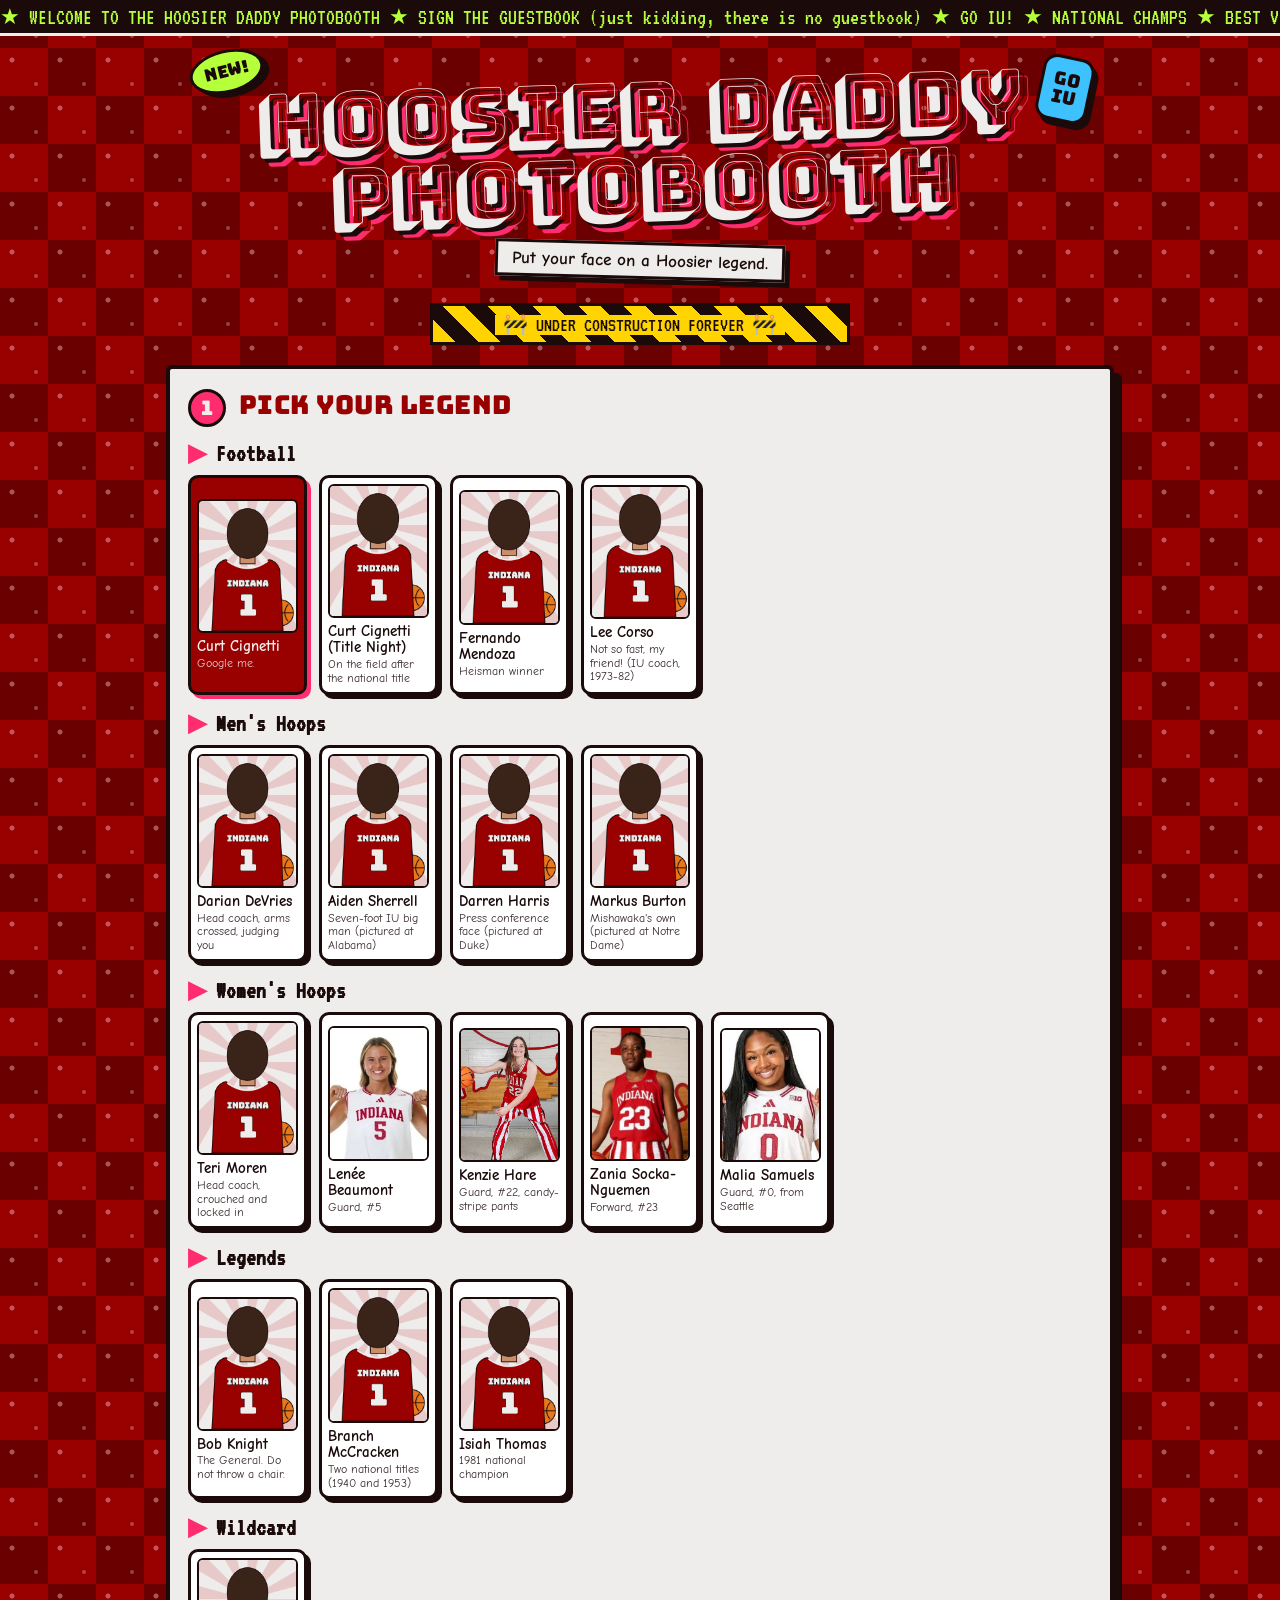
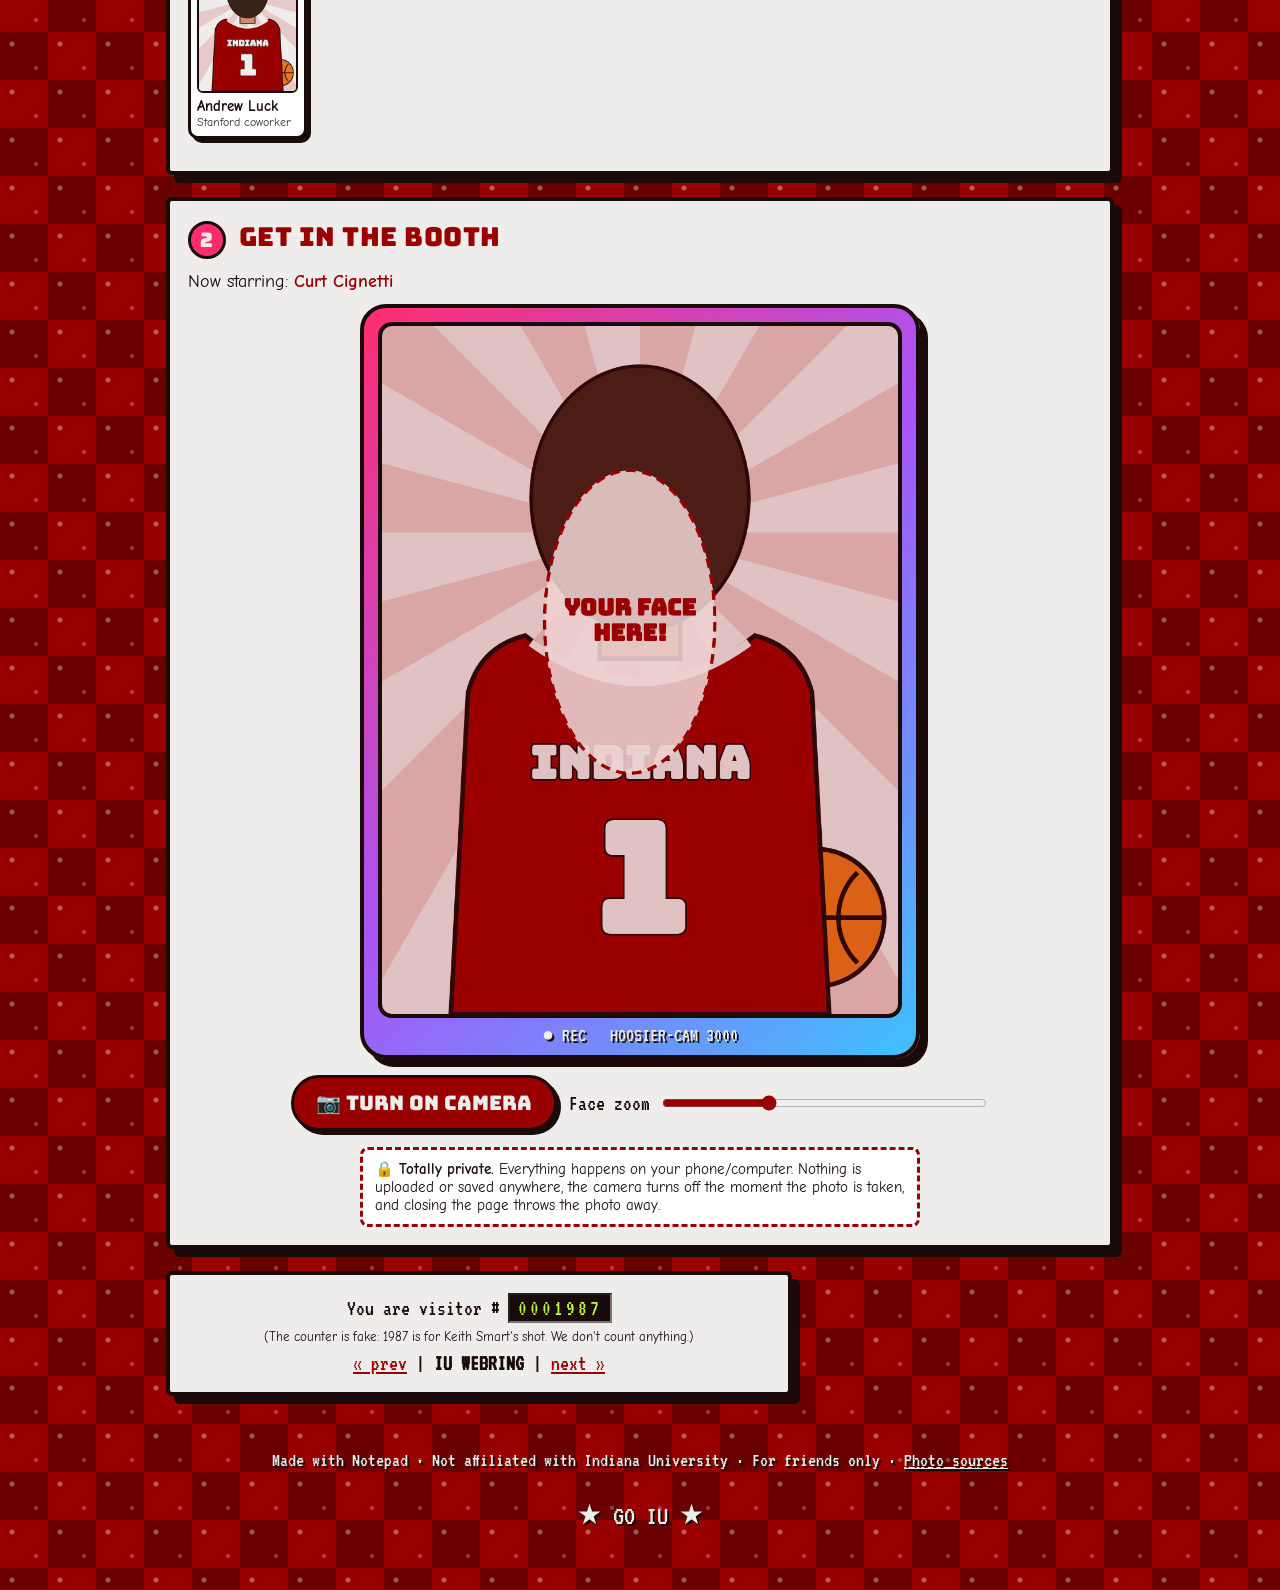
==== commit 0a571790: "Merge pull request #4 from hoosierdaddybg/remove-photo-credits Remove photo credits from the page an" ====
--- a/index.html
+++ b/index.html
@@ -11,19 +11,7 @@
   <link rel="stylesheet" href="style.css">
   <link rel="icon" href="data:image/svg+xml,%3Csvg xmlns='http://www.w3.org/2000/svg' viewBox='0 0 100 100'%3E%3Crect width='100' height='100' fill='%23990000'/%3E%3Ctext x='50' y='72' font-size='64' text-anchor='middle' fill='%23EEEDEB' font-family='Arial Black'%3EIU%3C/text%3E%3C/svg%3E">
 </head>
-<body class="splash-open">
-  <div id="splash" class="splash" role="dialog" aria-modal="true" aria-labelledby="splash-title">
-    <div class="splash-card">
-      <div class="sticker splash-sticker" aria-hidden="true">🎂</div>
-      <h1 id="splash-title" class="splash-title">Happy Birthday, Blake!</h1>
-      <p id="splash-question" class="splash-question">What do you get for the Indiana fan who has everything?</p>
-      <p id="splash-answer" class="splash-answer">A chance to become a Hoosier legend.</p>
-      <div class="loadbar" aria-hidden="true"><span></span></div>
-      <p class="loading-text" id="loading-text">LOADING LEGENDS...</p>
-      <button id="enter-btn" class="btn btn-big btn-hot" type="button">ENTER THE PHOTOBOOTH</button>
-    </div>
-  </div>
-
+<body>
   <div class="marquee" aria-hidden="true">
     <div class="marquee-track">
       <span>★ WELCOME TO THE HOOSIER DADDY PHOTOBOOTH ★ SIGN THE GUESTBOOK (just kidding, there is no guestbook) ★ GO IU! ★ NATIONAL CHAMPS ★ BEST VIEWED AT 800x600 ★ </span>
@@ -91,15 +79,10 @@
       </div>
     </section>
 
-    <section class="panel credits" id="credits">
-      <h2>Photo credits</h2>
-      <p class="small">Most athlete photos come from Wikimedia Commons under the licenses below and load straight from Wikimedia. Your selfie is never sent anywhere.</p>
-      <ul id="credit-list"></ul>
-    </section>
   </main>
 
   <footer>
-    <p>Made with Notepad · Not affiliated with Indiana University · For friends only</p>
+    <p>Made with Notepad · Not affiliated with Indiana University · For friends only · <a href="https://github.com/hoosierdaddybg/photobooth/blob/main/CREDITS.md">Photo sources</a></p>
     <p class="blink">★ GO IU ★</p>
   </footer>
 
--- a/style.css
+++ b/style.css
@@ -52,21 +52,13 @@
   margin: 0 auto;
 }
 .hero h1 {
-  /* Retro marquee sign: solid cream letters on a dark panel so the
-     title stays readable over the crimson checkerboard. */
-  display: inline-block;
-  font-family: "Bungee", Impact, sans-serif;
+  font-family: "Bungee Shade", "Bungee", Impact, sans-serif;
   font-weight: 400;
-  font-size: clamp(30px, 7vw, 68px);
-  line-height: 1.05;
+  font-size: clamp(34px, 8vw, 76px);
+  line-height: 1;
   margin: 0;
-  padding: 14px 22px 16px;
-  color: var(--cream);
-  background: var(--ink);
-  border: 4px solid var(--cream);
-  border-radius: 10px;
-  box-shadow: 8px 8px 0 var(--hot);
-  text-shadow: 3px 3px 0 var(--crimson);
+  color: var(--cream);
+  text-shadow: 4px 4px 0 var(--ink), 8px 8px 0 var(--hot);
   transform: rotate(-2deg);
 }
 .tagline {
@@ -363,9 +355,7 @@
 .webring { font-family: "VT323", monospace; font-size: 22px; margin-top: 8px; }
 .webring a { color: var(--crimson); }
 
-.credits ul { padding-left: 18px; margin: 8px 0 0; font-size: 14px; }
-.credits li { margin: 3px 0; }
-.credits a { color: var(--crimson); }
+footer a { color: var(--cream); }
 
 footer {
   text-align: center;
@@ -380,7 +370,7 @@
 
 @media (min-width: 900px) {
   main { grid-template-columns: 1fr 300px; }
-  #pick-panel, #booth-panel, .credits { grid-column: 1 / -1; }
+  #pick-panel, #booth-panel { grid-column: 1 / -1; }
 }
 
 @media (max-width: 600px) {
@@ -394,96 +384,3 @@
 @media (prefers-reduced-motion: reduce) {
   .marquee-track, .sticker-new, .blink, .countdown.pop span { animation: none; }
 }
-
-/* ---------- birthday landing page ---------- */
-body.splash-open { overflow: hidden; }
-.splash {
-  position: fixed;
-  inset: 0;
-  z-index: 50;
-  display: grid;
-  place-items: center;
-  padding: 16px;
-  overflow-y: auto;
-  background-color: var(--crimson);
-  background-image:
-    radial-gradient(circle at 25% 25%, rgba(255,255,255,.35) 0 2px, transparent 3px),
-    conic-gradient(var(--crimson) 25%, var(--crimson-dark) 0 50%, var(--crimson) 0 75%, var(--crimson-dark) 0);
-  background-size: 48px 48px, 96px 96px;
-  transition: opacity .35s ease;
-}
-.splash.leaving { opacity: 0; pointer-events: none; }
-.splash[hidden] { display: none; }
-.splash-card {
-  position: relative;
-  width: 100%;
-  max-width: 560px;
-  text-align: center;
-  background: var(--cream);
-  border: 4px solid var(--ink);
-  border-radius: 12px;
-  box-shadow: 10px 10px 0 var(--ink);
-  padding: 36px 22px 28px;
-}
-.splash-sticker {
-  top: -26px; right: -10px;
-  background: var(--lime);
-  font-size: 34px;
-  padding: 8px 10px;
-  border-radius: 50%;
-  transform: rotate(12deg);
-  animation: wobble 1.2s ease-in-out infinite;
-}
-.splash-title {
-  font-family: "Bungee", Impact, sans-serif;
-  font-weight: 400;
-  font-size: clamp(32px, 8.5vw, 56px);
-  line-height: 1.05;
-  margin: 0 0 18px;
-  color: var(--crimson);
-  text-shadow: 3px 3px 0 var(--hot);
-}
-.splash-question {
-  font-size: clamp(19px, 4.6vw, 24px);
-  font-weight: 700;
-  margin: 0 0 10px;
-}
-.splash-answer {
-  display: inline-block;
-  font-family: "VT323", monospace;
-  font-size: clamp(22px, 5vw, 28px);
-  margin: 0 0 22px;
-  padding: 2px 12px;
-  background: var(--ink);
-  color: var(--lime);
-  transform: rotate(-1.5deg);
-}
-.loadbar {
-  height: 26px;
-  max-width: 360px;
-  margin: 0 auto;
-  border: 3px solid var(--ink);
-  background: #fff;
-  padding: 3px;
-}
-.loadbar span {
-  display: block;
-  height: 100%;
-  width: 0;
-  background: repeating-linear-gradient(90deg, var(--crimson) 0 14px, var(--hot) 14px 18px);
-  animation: load 1.6s steps(16, end) forwards;
-}
-@keyframes load { to { width: 100%; } }
-.loading-text {
-  font-family: "VT323", monospace;
-  font-size: 22px;
-  margin: 8px 0 0;
-}
-#enter-btn { margin-top: 6px; }
-.splash:not(.ready) #enter-btn { display: none; }
-.splash.ready .loadbar, .splash.ready .loading-text { display: none; }
-
-@media (prefers-reduced-motion: reduce) {
-  .splash-sticker, .loadbar span { animation: none; }
-  .loadbar span { width: 100%; }
-}
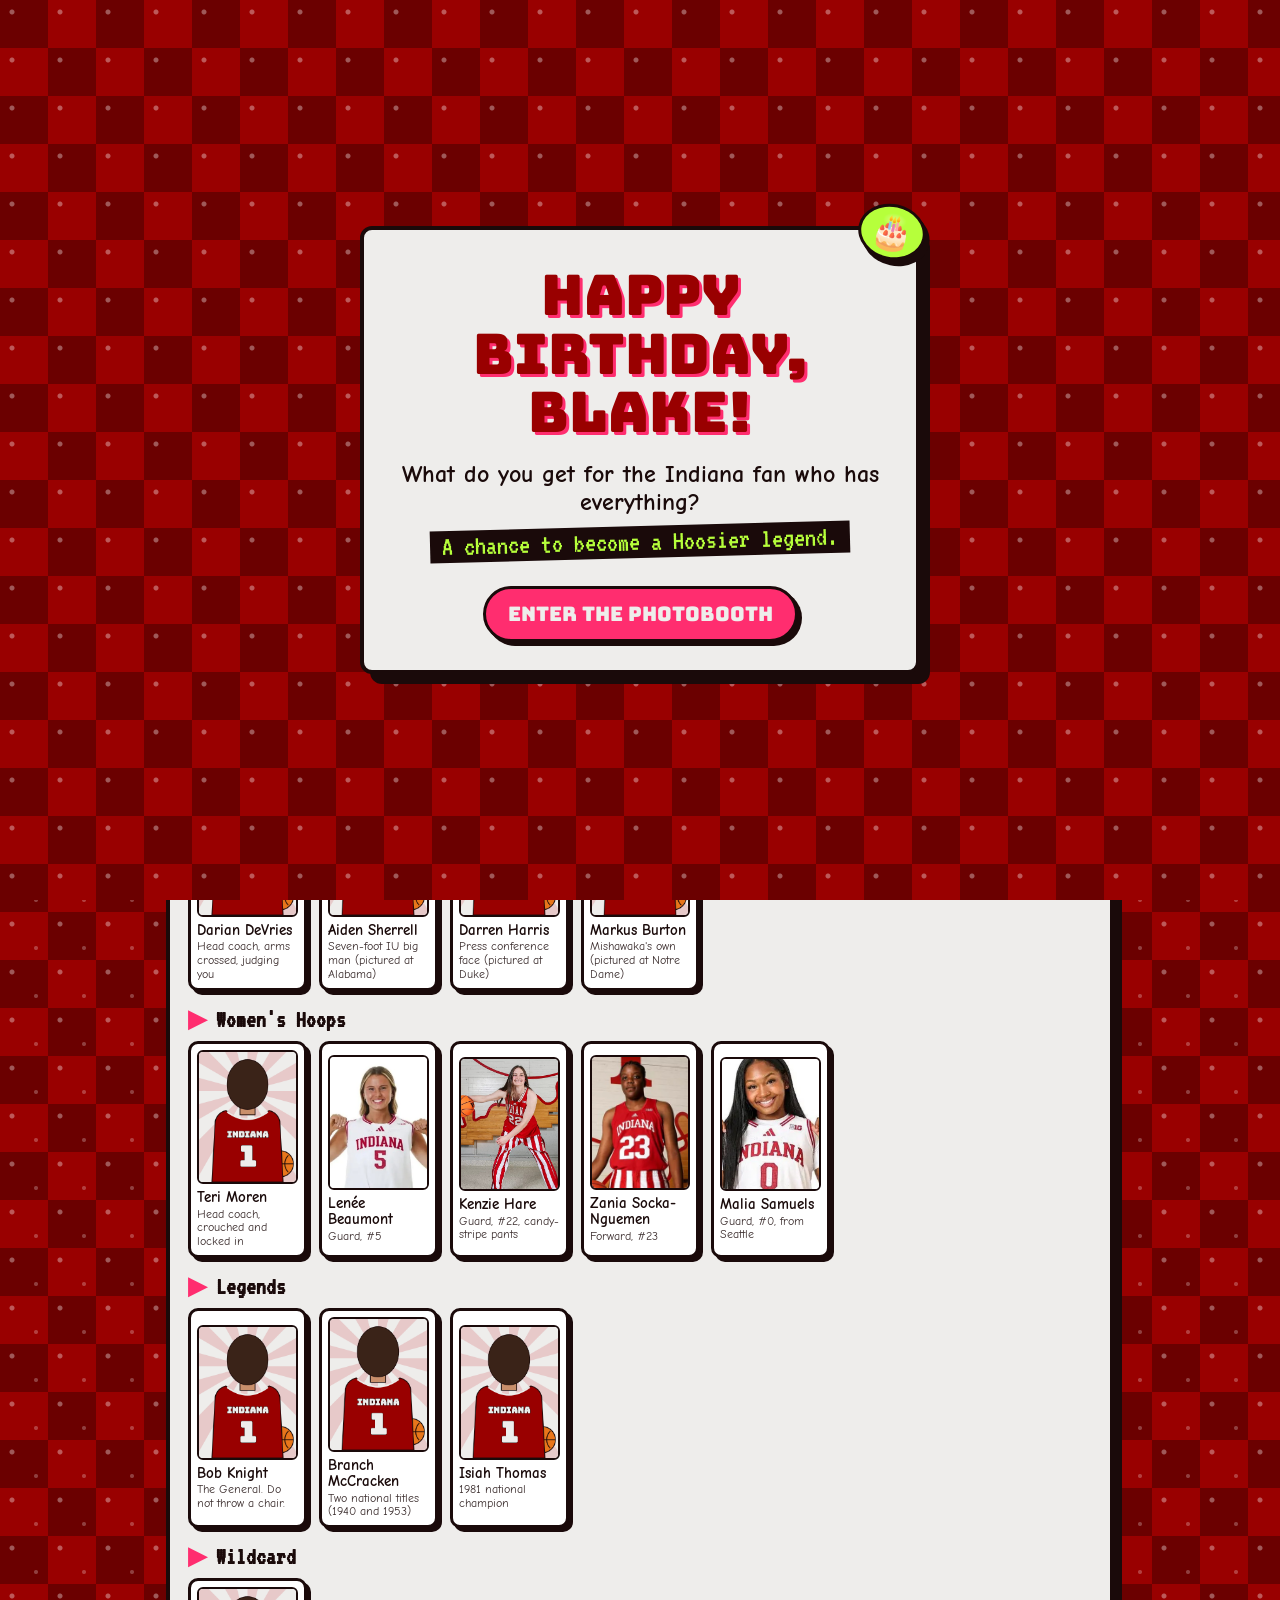
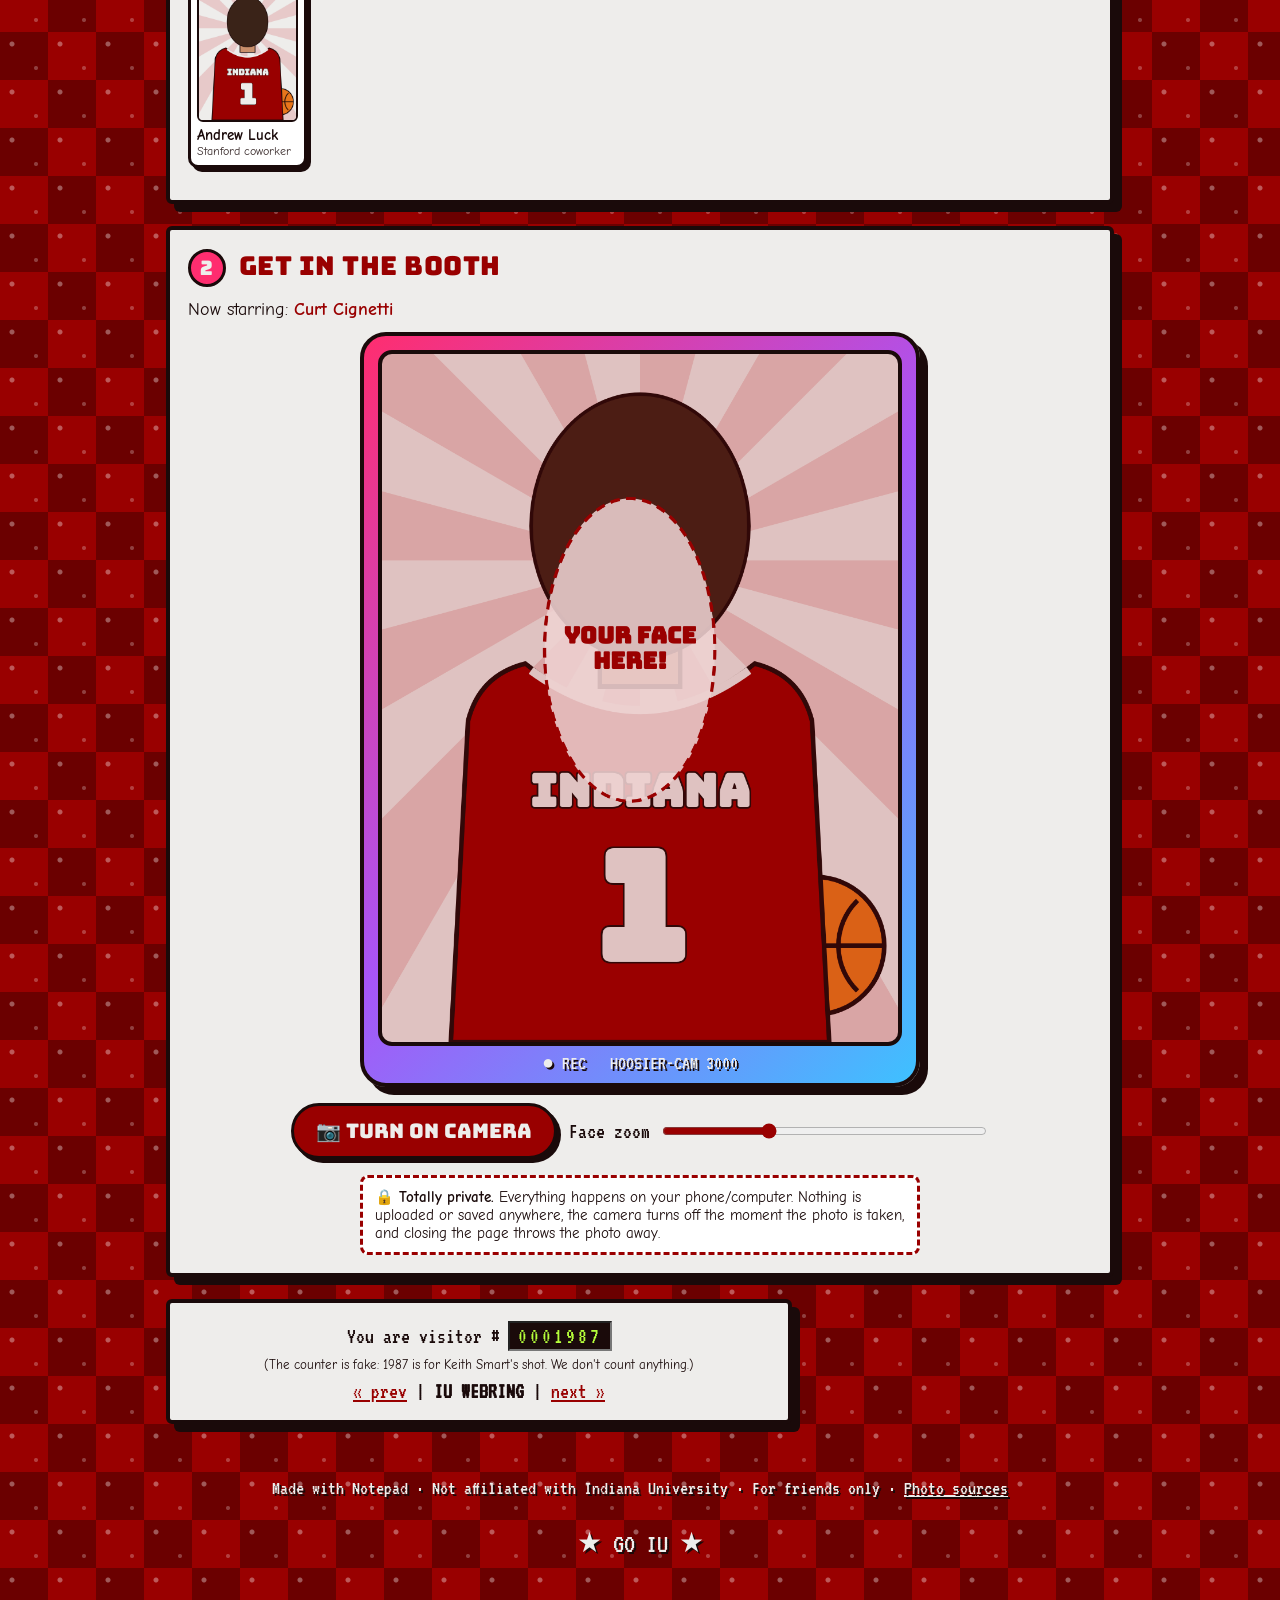
==== commit 7b0f8352: "Merge pull request #6 from hoosierdaddybg/birthday-landing Add birthday landing page and make the ti" ====
--- a/index.html
+++ b/index.html
@@ -11,7 +11,19 @@
   <link rel="stylesheet" href="style.css">
   <link rel="icon" href="data:image/svg+xml,%3Csvg xmlns='http://www.w3.org/2000/svg' viewBox='0 0 100 100'%3E%3Crect width='100' height='100' fill='%23990000'/%3E%3Ctext x='50' y='72' font-size='64' text-anchor='middle' fill='%23EEEDEB' font-family='Arial Black'%3EIU%3C/text%3E%3C/svg%3E">
 </head>
-<body>
+<body class="splash-open">
+  <div id="splash" class="splash" role="dialog" aria-modal="true" aria-labelledby="splash-title">
+    <div class="splash-card">
+      <div class="sticker splash-sticker" aria-hidden="true">🎂</div>
+      <h1 id="splash-title" class="splash-title">Happy Birthday, Blake!</h1>
+      <p id="splash-question" class="splash-question">What do you get for the Indiana fan who has everything?</p>
+      <p id="splash-answer" class="splash-answer">A chance to become a Hoosier legend.</p>
+      <div class="loadbar" aria-hidden="true"><span></span></div>
+      <p class="loading-text" id="loading-text">LOADING LEGENDS...</p>
+      <button id="enter-btn" class="btn btn-big btn-hot" type="button">ENTER THE PHOTOBOOTH</button>
+    </div>
+  </div>
+
   <div class="marquee" aria-hidden="true">
     <div class="marquee-track">
       <span>★ WELCOME TO THE HOOSIER DADDY PHOTOBOOTH ★ SIGN THE GUESTBOOK (just kidding, there is no guestbook) ★ GO IU! ★ NATIONAL CHAMPS ★ BEST VIEWED AT 800x600 ★ </span>
--- a/style.css
+++ b/style.css
@@ -52,13 +52,21 @@
   margin: 0 auto;
 }
 .hero h1 {
-  font-family: "Bungee Shade", "Bungee", Impact, sans-serif;
+  /* Retro marquee sign: solid cream letters on a dark panel so the
+     title stays readable over the crimson checkerboard. */
+  display: inline-block;
+  font-family: "Bungee", Impact, sans-serif;
   font-weight: 400;
-  font-size: clamp(34px, 8vw, 76px);
-  line-height: 1;
+  font-size: clamp(30px, 7vw, 68px);
+  line-height: 1.05;
   margin: 0;
-  color: var(--cream);
-  text-shadow: 4px 4px 0 var(--ink), 8px 8px 0 var(--hot);
+  padding: 14px 22px 16px;
+  color: var(--cream);
+  background: var(--ink);
+  border: 4px solid var(--cream);
+  border-radius: 10px;
+  box-shadow: 8px 8px 0 var(--hot);
+  text-shadow: 3px 3px 0 var(--crimson);
   transform: rotate(-2deg);
 }
 .tagline {
@@ -384,3 +392,96 @@
 @media (prefers-reduced-motion: reduce) {
   .marquee-track, .sticker-new, .blink, .countdown.pop span { animation: none; }
 }
+
+/* ---------- birthday landing page ---------- */
+body.splash-open { overflow: hidden; }
+.splash {
+  position: fixed;
+  inset: 0;
+  z-index: 50;
+  display: grid;
+  place-items: center;
+  padding: 16px;
+  overflow-y: auto;
+  background-color: var(--crimson);
+  background-image:
+    radial-gradient(circle at 25% 25%, rgba(255,255,255,.35) 0 2px, transparent 3px),
+    conic-gradient(var(--crimson) 25%, var(--crimson-dark) 0 50%, var(--crimson) 0 75%, var(--crimson-dark) 0);
+  background-size: 48px 48px, 96px 96px;
+  transition: opacity .35s ease;
+}
+.splash.leaving { opacity: 0; pointer-events: none; }
+.splash[hidden] { display: none; }
+.splash-card {
+  position: relative;
+  width: 100%;
+  max-width: 560px;
+  text-align: center;
+  background: var(--cream);
+  border: 4px solid var(--ink);
+  border-radius: 12px;
+  box-shadow: 10px 10px 0 var(--ink);
+  padding: 36px 22px 28px;
+}
+.splash-sticker {
+  top: -26px; right: -10px;
+  background: var(--lime);
+  font-size: 34px;
+  padding: 8px 10px;
+  border-radius: 50%;
+  transform: rotate(12deg);
+  animation: wobble 1.2s ease-in-out infinite;
+}
+.splash-title {
+  font-family: "Bungee", Impact, sans-serif;
+  font-weight: 400;
+  font-size: clamp(32px, 8.5vw, 56px);
+  line-height: 1.05;
+  margin: 0 0 18px;
+  color: var(--crimson);
+  text-shadow: 3px 3px 0 var(--hot);
+}
+.splash-question {
+  font-size: clamp(19px, 4.6vw, 24px);
+  font-weight: 700;
+  margin: 0 0 10px;
+}
+.splash-answer {
+  display: inline-block;
+  font-family: "VT323", monospace;
+  font-size: clamp(22px, 5vw, 28px);
+  margin: 0 0 22px;
+  padding: 2px 12px;
+  background: var(--ink);
+  color: var(--lime);
+  transform: rotate(-1.5deg);
+}
+.loadbar {
+  height: 26px;
+  max-width: 360px;
+  margin: 0 auto;
+  border: 3px solid var(--ink);
+  background: #fff;
+  padding: 3px;
+}
+.loadbar span {
+  display: block;
+  height: 100%;
+  width: 0;
+  background: repeating-linear-gradient(90deg, var(--crimson) 0 14px, var(--hot) 14px 18px);
+  animation: load 1.6s steps(16, end) forwards;
+}
+@keyframes load { to { width: 100%; } }
+.loading-text {
+  font-family: "VT323", monospace;
+  font-size: 22px;
+  margin: 8px 0 0;
+}
+#enter-btn { margin-top: 6px; }
+.splash:not(.ready) #enter-btn { display: none; }
+.splash.ready .loadbar, .splash.ready .loading-text { display: none; }
+
+@media (prefers-reduced-motion: reduce) {
+  .splash-sticker, .loadbar span { animation: none; }
+  .loadbar span { width: 100%; }
+}
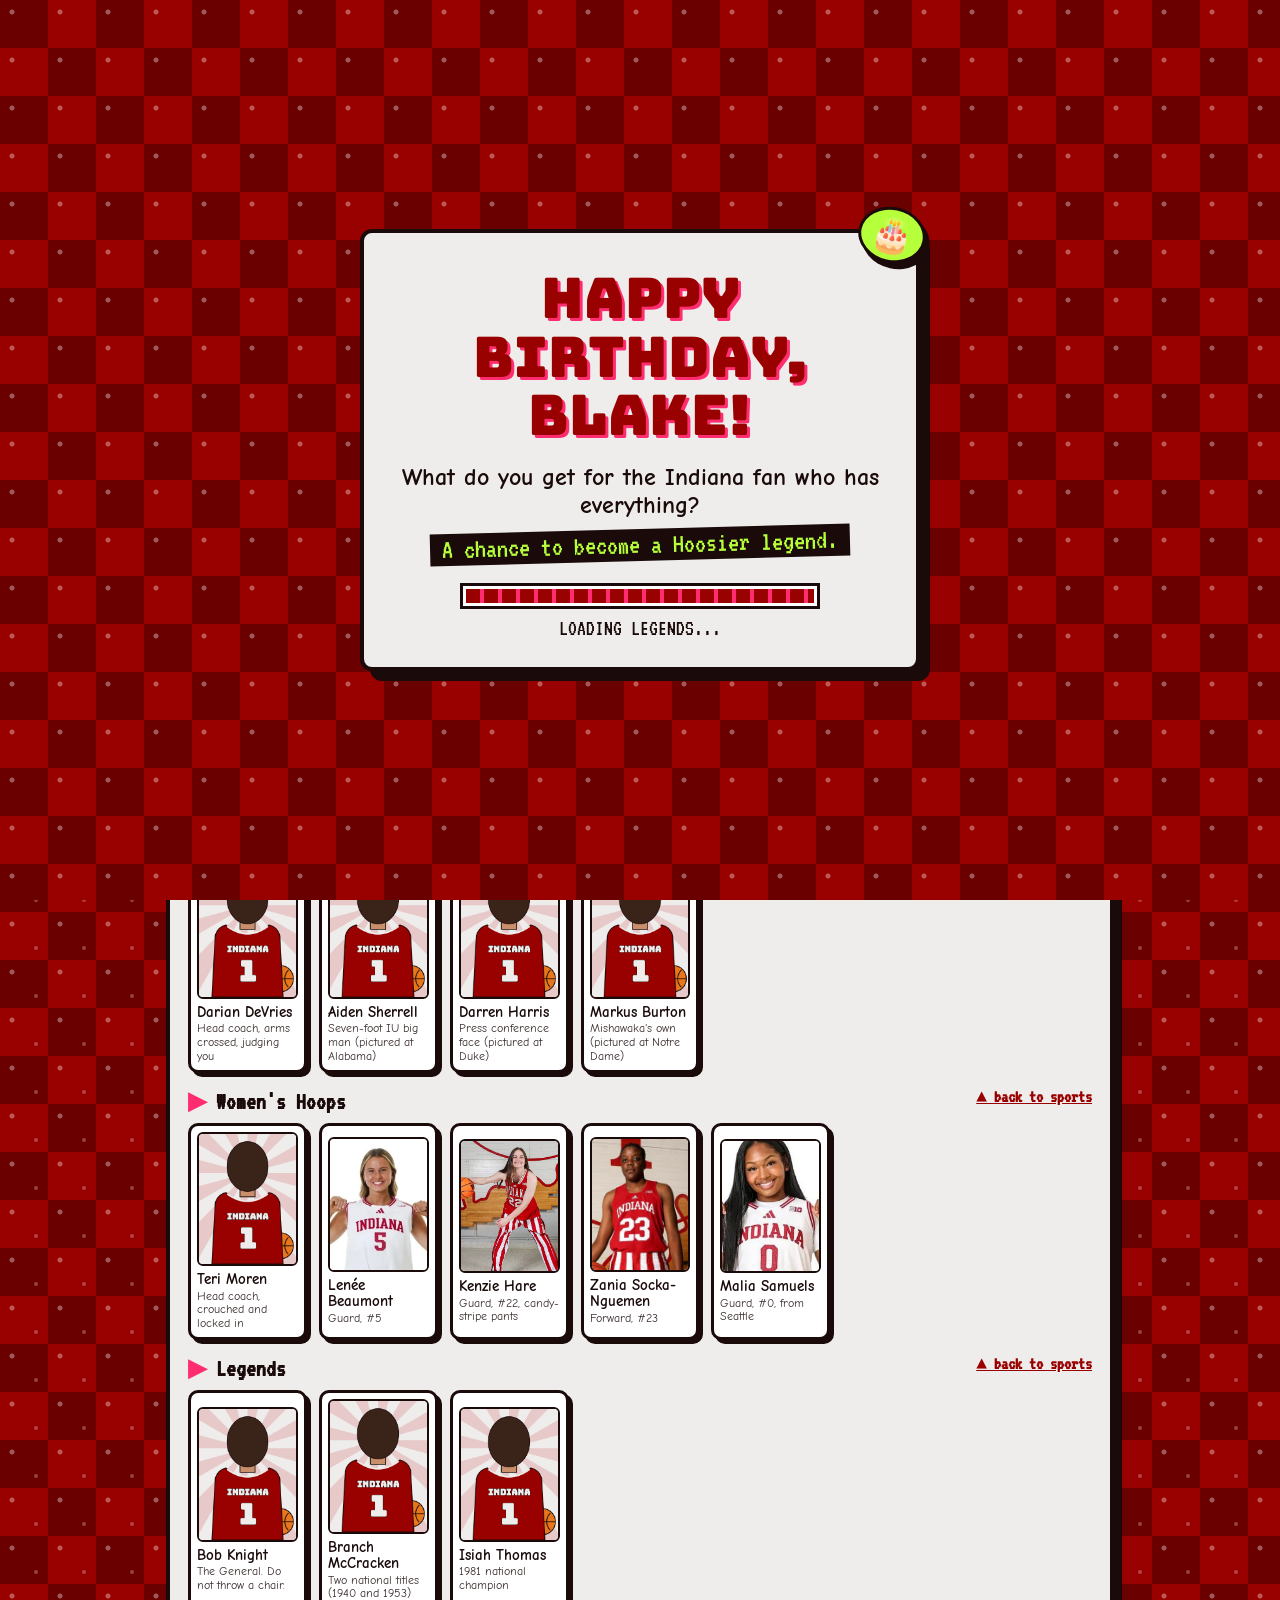
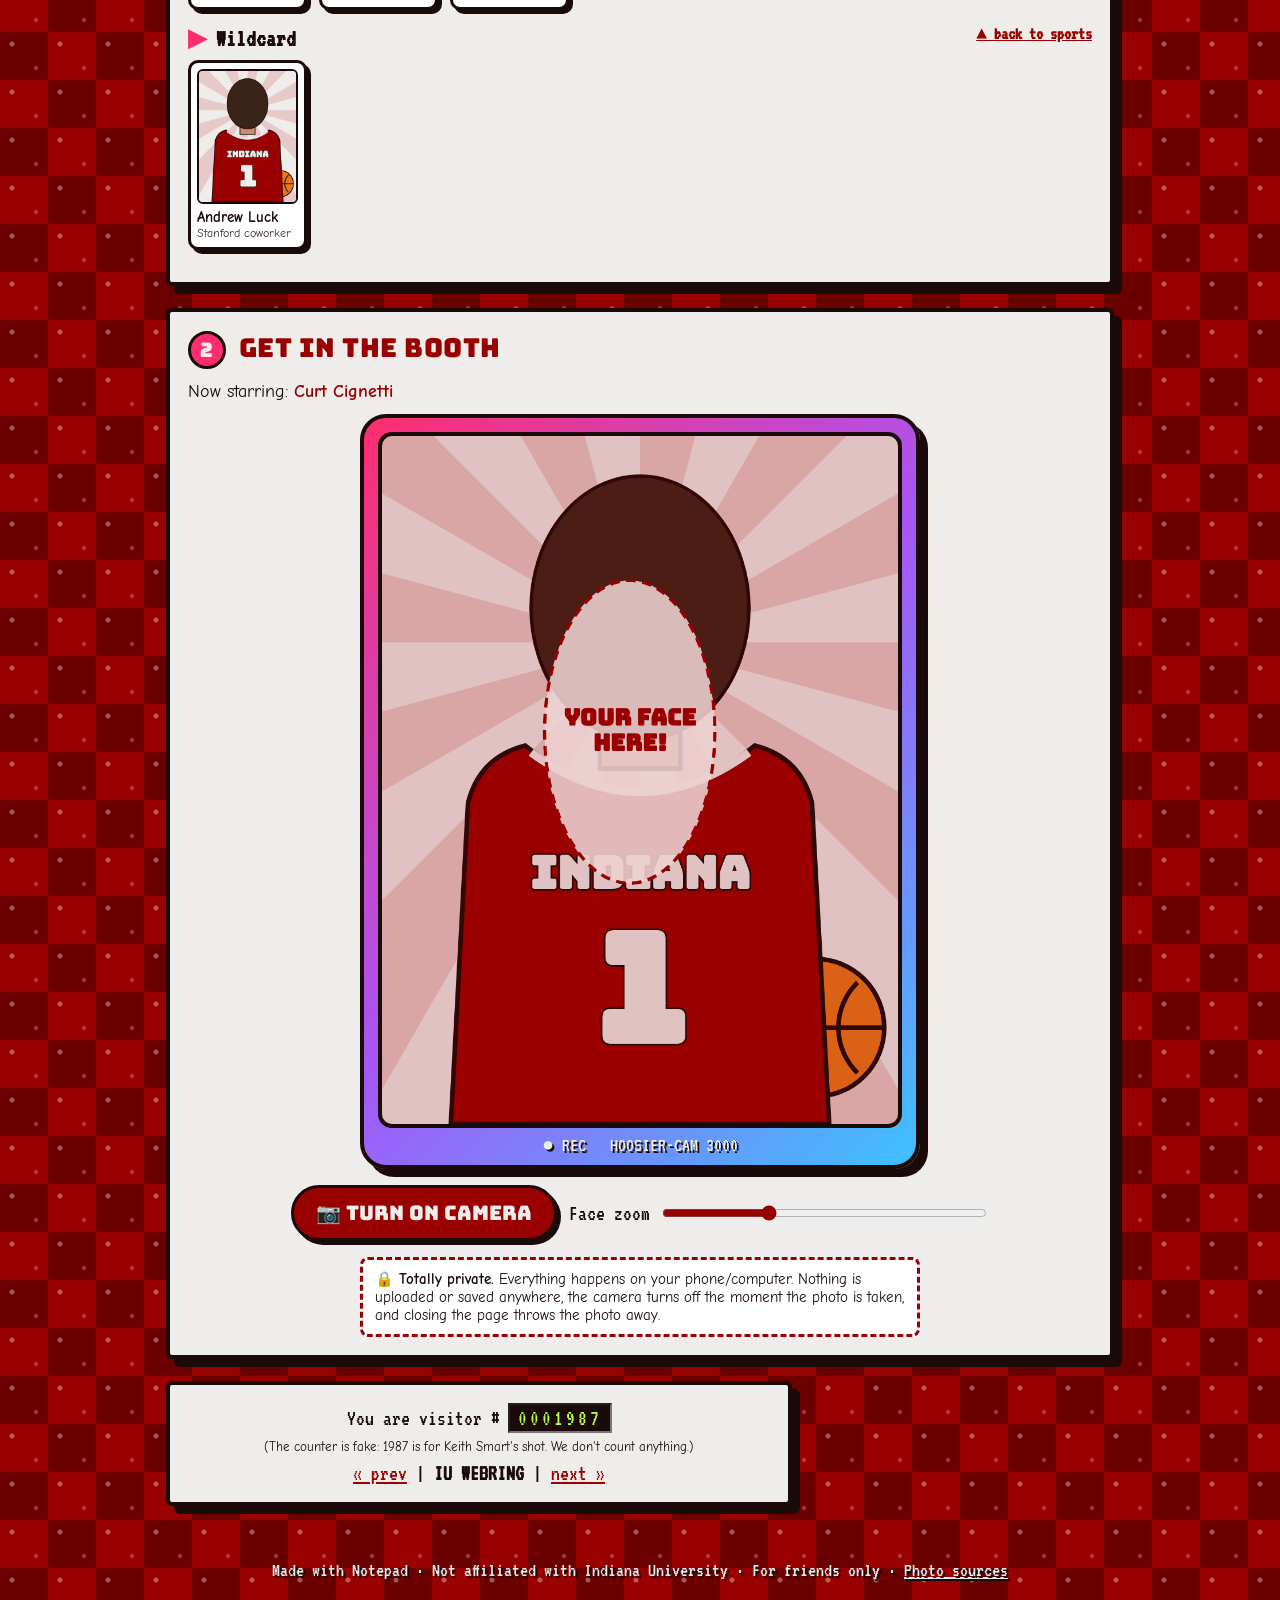
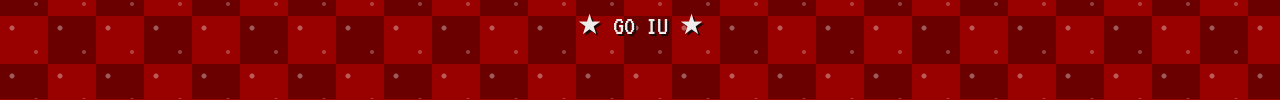
==== commit 5c68d3f0: "Add sport jump buttons under Pick your legend Co-Authored-By: Claude Opus 5.5 <noreply@anthropic.com" ====
--- a/index.html
+++ b/index.html
@@ -42,6 +42,7 @@
   <main>
     <section class="panel" id="pick-panel">
       <h2><span class="step">1</span> Pick your legend</h2>
+      <nav id="jump-nav" class="jump-nav" aria-label="Jump to a sport"></nav>
       <div id="shelves"></div>
     </section>
 
--- a/style.css
+++ b/style.css
@@ -156,7 +156,41 @@
 }
 
 /* ---------- picker ---------- */
-.shelf { margin-bottom: 14px; }
+.jump-nav {
+  display: flex;
+  flex-wrap: wrap;
+  gap: 10px;
+  margin: 0 0 14px;
+  padding: 10px;
+  background: #fff;
+  border: 3px dashed var(--crimson);
+  border-radius: 8px;
+}
+.jump-nav:empty { display: none; }
+.jump-btn {
+  font-family: "Bungee", Impact, sans-serif;
+  font-size: 15px;
+  text-decoration: none;
+  color: var(--cream);
+  background: var(--crimson);
+  border: 3px solid var(--ink);
+  border-radius: 999px;
+  padding: 8px 14px;
+  box-shadow: 3px 3px 0 var(--ink);
+  transition: transform .08s, box-shadow .08s;
+}
+.jump-btn:nth-child(even) { background: var(--cream); color: var(--crimson); }
+.jump-btn:hover { transform: translate(-1px, -1px); box-shadow: 4px 4px 0 var(--ink); }
+.jump-btn:active { transform: translate(2px, 2px); box-shadow: 1px 1px 0 var(--ink); }
+.jump-btn:focus-visible { outline: 4px dashed var(--sky); outline-offset: 3px; }
+.shelf { margin-bottom: 14px; scroll-margin-top: 12px; }
+.back-top {
+  float: right;
+  font-size: 18px;
+  color: var(--crimson);
+  text-decoration: underline;
+}
+.back-top:hover { color: var(--hot); }
 .shelf h3 {
   font-family: "VT323", monospace;
   font-size: 24px;
@@ -387,6 +421,8 @@
   .hero { padding-top: 40px; }
   .panel { padding: 14px; }
   .btn-big { font-size: 17px; padding: 11px 18px; }
+  .jump-nav { display: grid; grid-template-columns: 1fr 1fr; gap: 8px; }
+  .jump-btn { text-align: center; font-size: 14px; padding: 10px 6px; }
 }
 
 @media (prefers-reduced-motion: reduce) {
